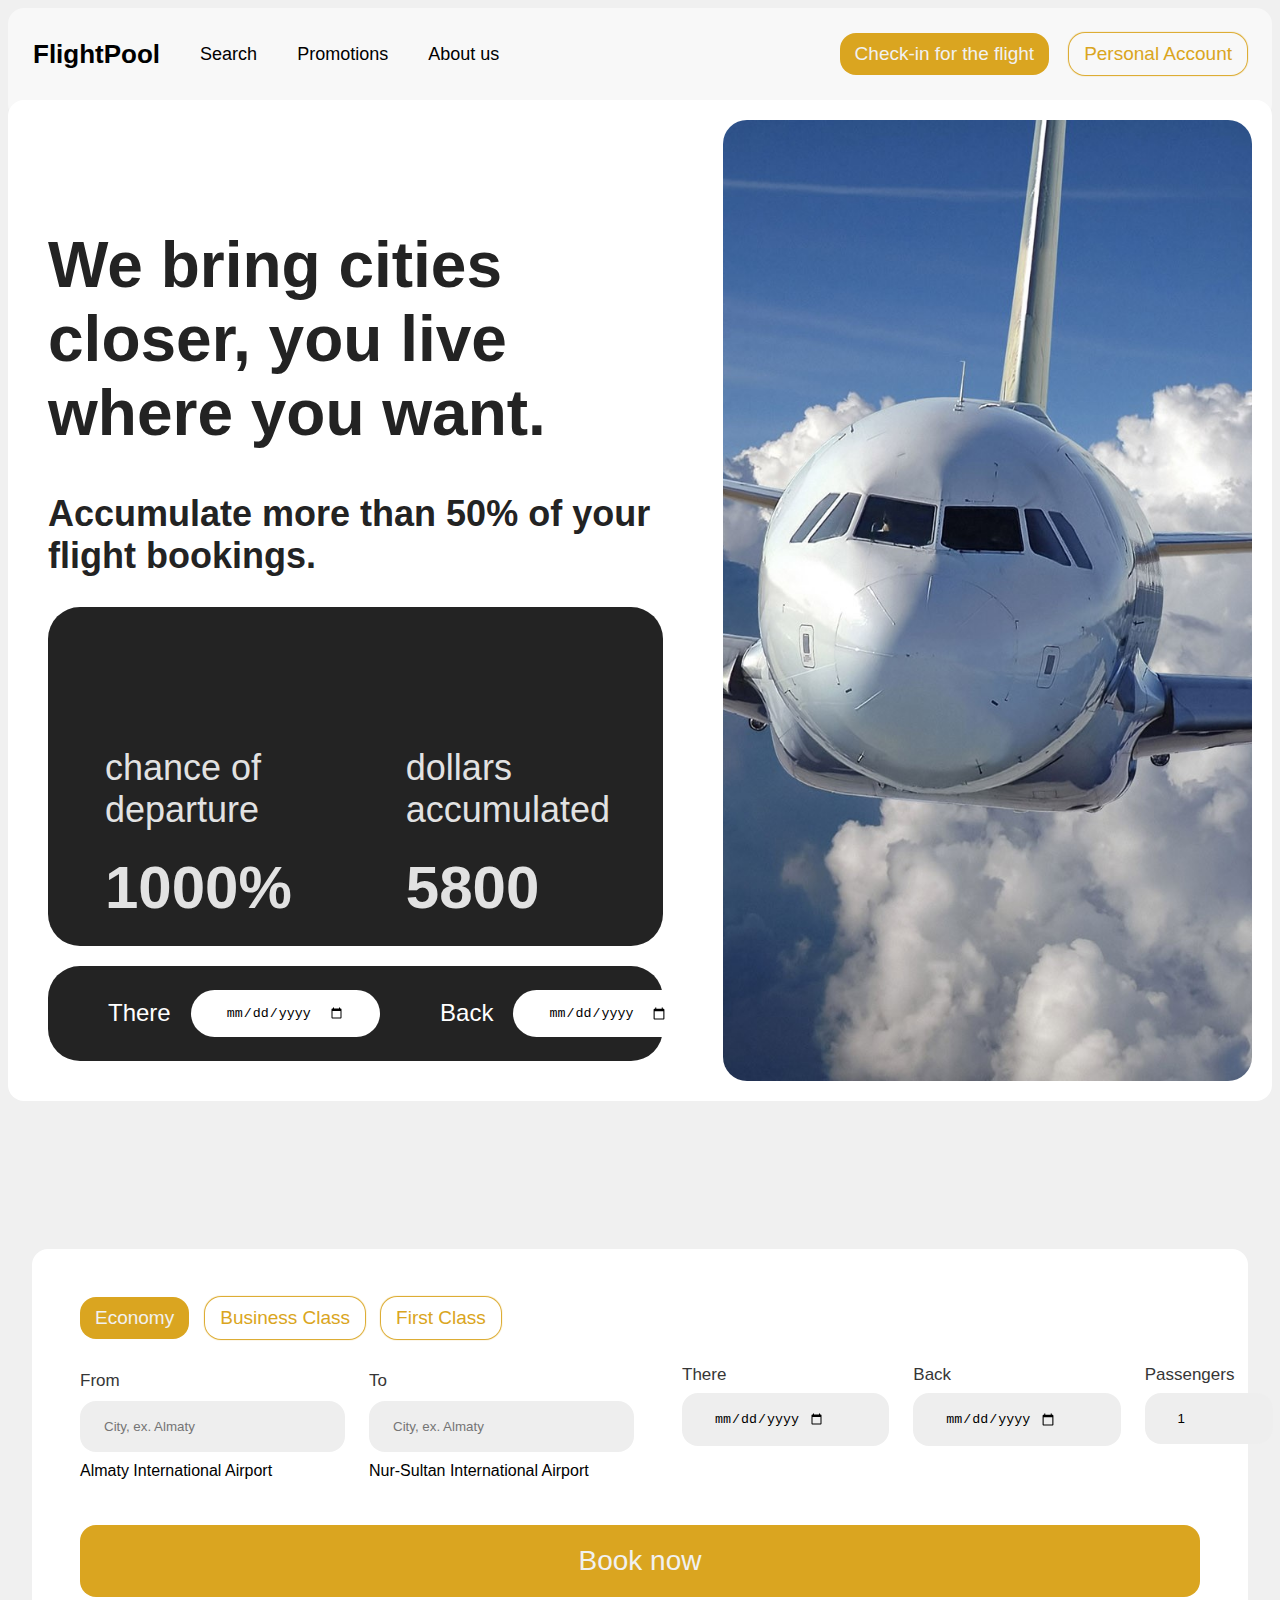
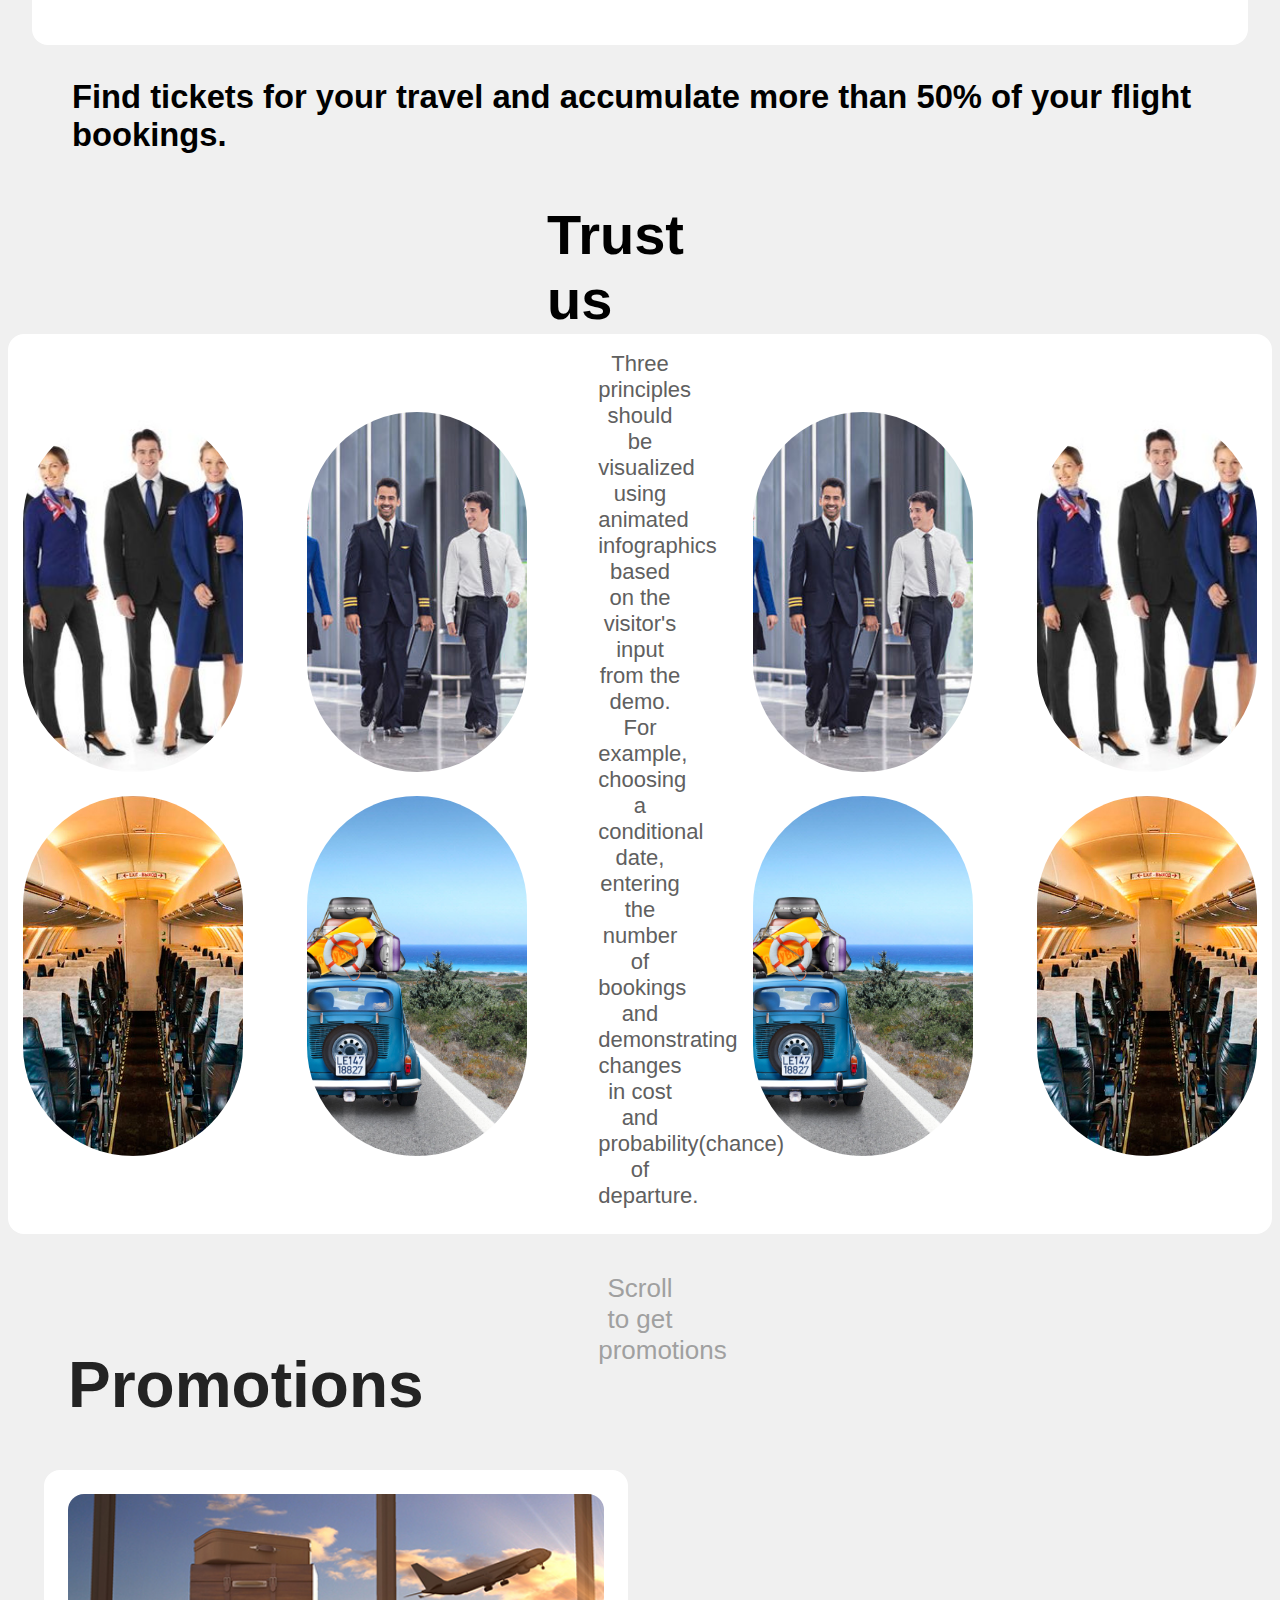
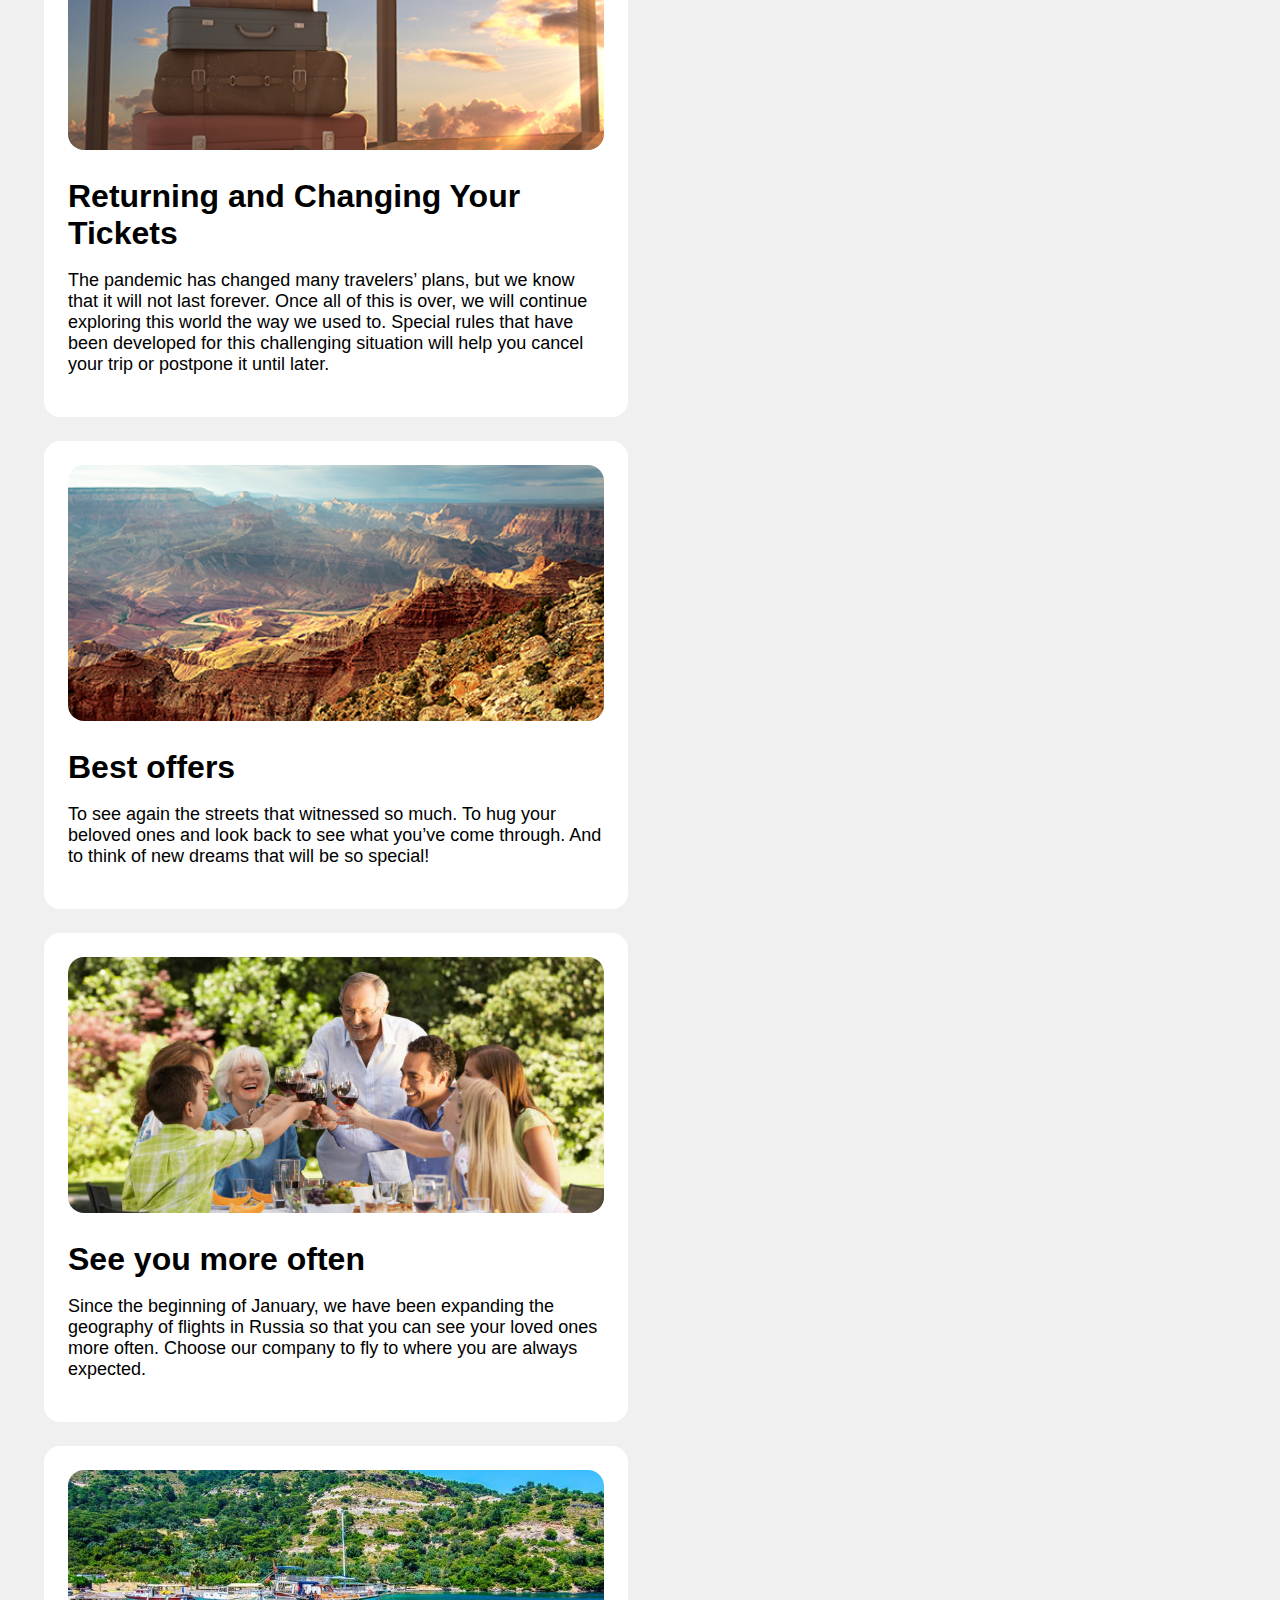
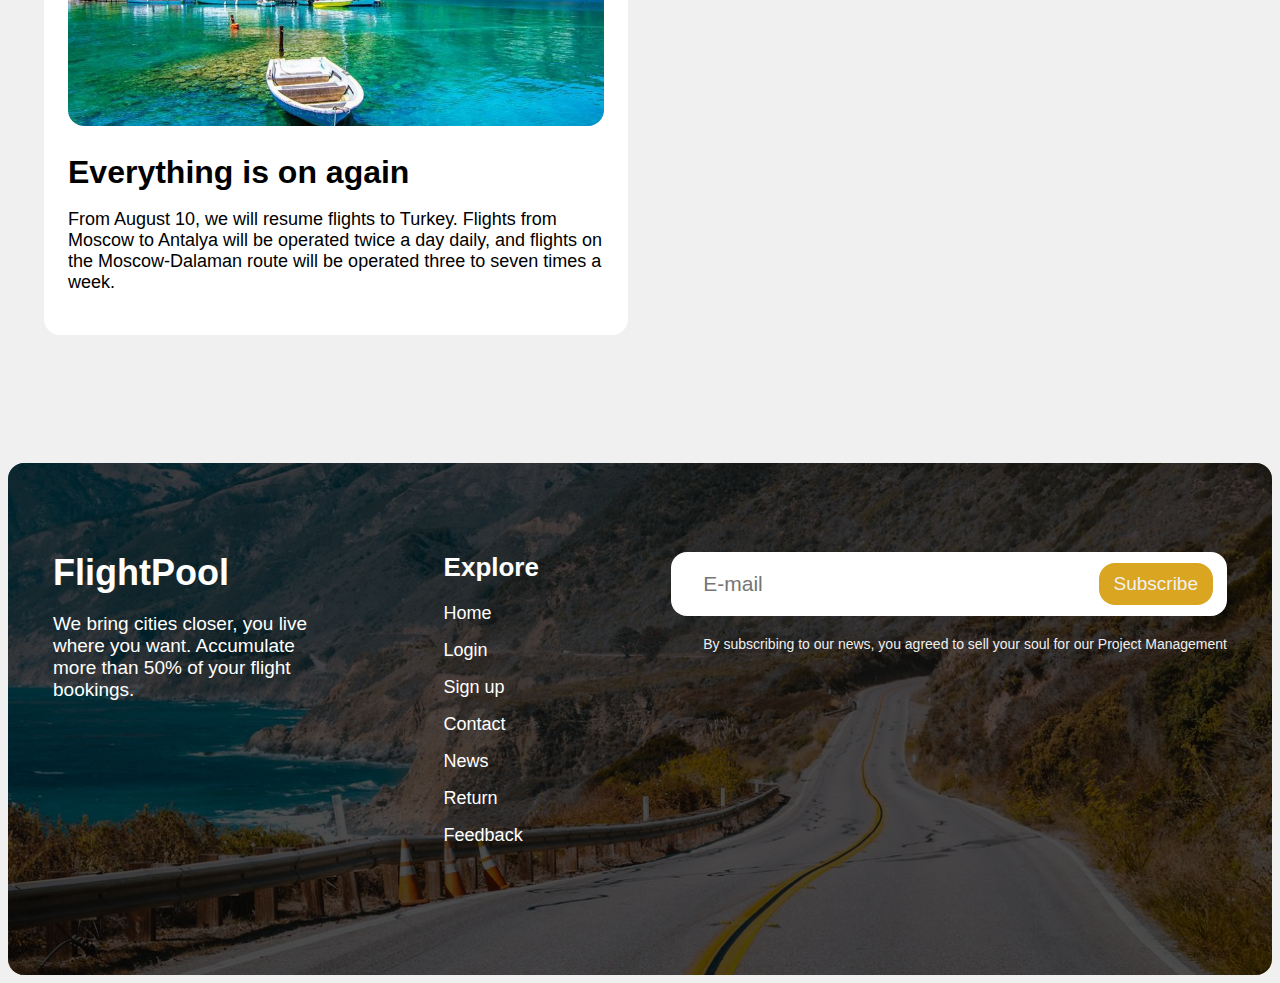
==== index.html @ b632709f "first commit" ====
<!doctype html>
<html lang="en">
<head>
    <meta charset="UTF-8">
    <meta name="viewport"
          content="width=device-width, user-scalable=no, initial-scale=1.0, maximum-scale=1.0, minimum-scale=1.0">
    <meta http-equiv="X-UA-Compatible" content="ie=edge">
    <title>FlightPool</title>

    <link href="./css/style.css" rel="stylesheet" />
</head>
<body>
    <header>
        <div class="container">
            <div class="header__left">
                <div class="header__left--logo">
                    <a href="./index.html" class="test-0-logo">FlightPool</a>
                </div>

                <div class="header__left--menu">
                    <ul>
                        <li>
                            <a href="/search.html" class="test-0-nav-2">Search</a>
                        </li>
                        <li>
                            <a href="#promotions" class="test-0-nav-1">Promotions</a>
                        </li>
                        <li>
                            <a href="#about-us" class="test-0-nav-custom">About us</a>
                        </li>
                    </ul>
                </div>
            </div>

            <div class="header__right">
                <button class="test-0-nav-3 button button-filled">Check-in for the flight</button>
                <button class="test-0-nav-4 button button-outlined">Personal Account</button>
            </div>
        </div>
    </header>

    <section class="accumulation">
        <div class="accumulation__left">
            <h1>We bring cities closer, you live where you want.</h1>
            <h2>Accumulate more than 50% of your flight bookings.</h2>

            <div class="accumulation__demo">
                <div class="accumulation__demo--heading">
                </div>

                <div class="accumulation__demo--blocks">
                    <div class="accumulation__demo--block">
                        <b>chance of departure</b>
                        <span id="accumulation-departure-chance">1000%</span>
                    </div>

                    <div class="accumulation__demo--block">
                        <b>dollars accumulated</b>
                        <span id="accumulation-saved-money">5800</span>
                    </div>
                </div>

                <div class="accumulation__demo--form">
                    <form action="#" id="accumulation-demo-form">
                        <div class="accumulation__demo--form--block">
                            <label for="accumulation-there">There</label>
                            <input type="date" id="accumulation-there" placeholder="Date" class="test-0-fdt">
                        </div>

                        <div class="accumulation__demo--form--block">
                            <label for="accumulation-back">Back</label>
                            <input type="date" id="accumulation-back" placeholder="Date" class="test-0-fdt">
                        </div>
                    </form>
                </div>
            </div>
        </div>

        <div class="accumulation__right">
            <img src="./images/main-bg.jpg" alt="main-bg">
        </div>
    </section>


    <section class="search" id="search">
        <div class="container">

            <div class="search__content">
                <div class="search__container--filter">
                    <button class="button button-filled">Economy</button>
                    <button class="button button-outlined">Business Class</button>
                    <button class="button button-outlined">First Class</button>
                </div>

                <div class="search__container--rows">
                    <div class="search__container--row">
                        <div class="search__container--departure">
                            <div class="search__container--departure--block">
                                <label for="from-city">From</label>
                                <input type="text" id="from-city" class="form-control test-0-fd" placeholder="City, ex. Almaty" />
                                <span>Almaty International Airport</span>
                            </div>

                            <div class="search__container--departure--block">
                                <label for="to-city">To</label>
                                <input type="text" id="to-city" class="form-control test-0-fa" placeholder="City, ex. Almaty" />
                                <span>Nur-Sultan International Airport</span>
                            </div>
                        </div>
                    </div>

                    <div class="search__container--row">
                        <div class="search__container--form">
                            <form action="#" method="post">
                                <div class="search__container--form--block">
                                    <label for="there">There</label>
                                    <input type="date" id="there" placeholder="Date" class="test-0-fdt">
                                </div>

                                <div class="search__container--form--block">
                                    <label for="back">Back</label>
                                    <input type="date" id="back" placeholder="Date" class="test-0-fat">
                                </div>

                                <div class="search__container--form--block">
                                    <label for="passengers">Passengers</label>
                                    <input type="number" id="passengers" value="1" min="1" max="8"
                                           class="form-control test-0-fnp"/>
                                </div>
                            </form>
                        </div>
                    </div>
                </div>

                <a href="/search.html" class="button button-big button-filled test-0-fbs">
                    Book now
                </a>
            </div>

            <div class="search__heading">
                <h3>Find tickets for your travel and accumulate more than 50% of your flight bookings.</h3>
            </div>
        </div>
    </section>

    <section class="trust">
        <div class="container">
            <div class="trust__left">
                <div class="trust__block">
                    <img src="./images/airline-staff-never-fat-British-Airways-711420.jpg" alt="3">
                    <img src="./images/road-trip%20(1).jpg" alt="6">
                </div>

                <div class="trust__block">
                    <img src="./images/1-2.jpg" alt="1">
                    <img src="./images/197152c818f021a2f4db244ec5328487.jpg" alt="2">
                </div>

                <div class="trust__block">
                    <img src="./images/airline-staff-never-fat-British-Airways-711420.jpg" alt="3">
                    <img src="./images/road-trip%20(1).jpg" alt="6">
                </div>
            </div>

            <div class="trust__middle">
                <div class="trust__heading">Trust us</div>

                <div class="trust__content">
                    <div class="trust__content--text">
                        Three principles should be visualized using animated infographics based
                        on the visitor's input from the demo. For example, choosing a conditional date,
                        entering the number of bookings and demonstrating changes in cost
                        and probability(chance) of departure.
                    </div>

                    <div class="trust__content--button">
                        <span>Scroll to get promotions</span>
                    </div>
                </div>
            </div>

            <div class="trust__right">
                <div class="trust__block">
                    <img src="./images/airline-staff-never-fat-British-Airways-711420.jpg" alt="3">
                    <img src="./images/road-trip%20(1).jpg" alt="6">
                </div>

                <div class="trust__block">
                    <img src="./images/1-2.jpg" alt="1">
                    <img src="./images/197152c818f021a2f4db244ec5328487.jpg" alt="2">
                </div>

                <div class="trust__block">
                    <img src="./images/airline-staff-never-fat-British-Airways-711420.jpg" alt="3">
                    <img src="./images/road-trip%20(1).jpg" alt="6">
                </div>
            </div>
        </div>
    </section>

    <section class="promotions">
        <div class="container">
            <div class="promotions__heading">
                <span>Promotions</span>
            </div>

            <div class="promotions__list">
                <div class="promotions__list--card">
                    <img src="./images/promotions/promotion1.jpg" alt="promotion 1">
                    <b>Returning and Changing Your Tickets</b>
                    <p>The pandemic has changed many travelers’ plans, but we know that it will not last forever.
                        Once all of this is over, we will continue exploring this world the way we used to.
                        Special rules that have been developed for this challenging situation will help you cancel your trip
                        or postpone it until later.</p>
                </div>

                <div class="promotions__list--card">
                    <img src="./images/promotions/promotion2.jpg" alt="promotion 2">
                    <b>Best offers</b>
                    <p>To see again the streets that witnessed so much. To hug your beloved ones and look back to see
                        what you’ve come through. And to think of new dreams that will be so special!</p>
                </div>

                <div class="promotions__list--card">
                    <img src="./images/promotions/promotion3.jpg" alt="promotion 3">
                    <b>See you more often</b>
                    <p>Since the beginning of January, we have been expanding the geography of flights in Russia so that you can
                        see your loved ones more often. Choose our company to fly to where you are always expected.</p>
                </div>

                <div class="promotions__list--card">
                    <img src="./images/promotions/promotion4.jpg" alt="promotion 4">
                    <b>Everything is on again</b>
                    <p>From August 10, we will resume flights to Turkey. Flights from Moscow to Antalya will be operated twice
                        a day daily, and flights on the Moscow-Dalaman route will be operated three to seven times a week.</p>
                </div>
            </div>

        </div>
    </section>

    <footer>
        <div class="footer__overlay"></div>

        <div class="container">
            <div class="footer__info">
                <span>FlightPool</span>
                <p>We bring cities closer, you live where you want.
                Accumulate more than 50% of your flight bookings.</p>
            </div>

            <div class="footer__menu">
                <div class="footer__menu--block">
                    <b>Explore</b>

                    <ul>
                        <li>
                            <a href="http://xxxxxx-m1.wsr.ru">Home</a>
                        </li>
                        <li>
                            <a href="http://xxxxxx-m1.wsr.ru/login">Login</a>
                        </li>
                        <li>
                            <a href="http://xxxxxx-m1.wsr.ru/signup">Sign up</a>
                        </li>
                        <li>
                            <a href="http://xxxxxx-m1.wsr.ru/contact">Contact</a>
                        </li>
                        <li>
                            <a href="http://xxxxxx-m1.wsr.ru/news">News</a>
                        </li>
                        <li>
                            <a href="http://xxxxxx-m1.wsr.ru/return">Return</a>
                        </li>
                        <li>
                            <a href="http://xxxxxx-m1.wsr.ru/feedback">Feedback</a>
                        </li>
                    </ul>
                </div>
            </div>

            <div class="footer__subscribe">
                <form action="#" method="post">
                    <div class="subscribe__form--input">
                        <label>
                            <input type="email" placeholder="E-mail" class="form-control" />
                        </label>
                    </div>

                    <button type="submit" class="button-filled button">Subscribe</button>
                </form>

                <span>By subscribing to our news, you agreed to sell your soul for our Project Management</span>
            </div>
        </div>
    </footer>
</body>
</html>
---- css/style.css ----
/* global clear */
*, *::before, *::after {
    box-sizing: border-box;
}

body {
    margin: 8px;
    font-family: Arial;
    font-size: 16px;
    background: #f0f0f0;
}

/* button */

.button {
    padding: 10px 15px;
    /* palette??? wtf??? */
    background: transparent;
    border-radius: 16px;
    box-shadow: 0 0 1px 1px goldenrod;
    border: none;
    font-size: 19px;
    cursor: pointer;
    transition: .4s ease;
    text-decoration: none;
    color: goldenrod;
    display: inline-block;
    text-align: center;
}

.button-filled {
    box-shadow: none;
    background: goldenrod;
    color: #f1f1f1;
}

.button-big {
    font-weight: 500;
    font-size: 28px;
    padding: 20px 45px;
}

.button-outlined:hover {
    box-shadow: none;
}

.button-filled:hover {
    box-shadow: 0 0 1px 1px goldenrod;
}

/* header */

:root {
    --container-width: 100%;
    --common-border-radius: 16px;
}

header .container {
    max-width: var(--container-width);
    display: flex;
    padding: 25px 25px 45px;
    margin: 0 auto;
    justify-content: space-between;
}

header {
    background: #f8f8f8;
    border-radius: var(--common-border-radius);
    margin-bottom: -20px;
}


.header__left--menu ul {
    padding: 0;
    margin: 0;
    display: flex;
    width: 100%;
    gap: 40px;
}

.header__left {
    flex: 1 0 auto;
    align-items: center;
    display: flex;
}

.header__right {
    flex: 1 0 auto;
    justify-content: flex-end;
    display: flex;
    gap: 20px;
}

.header__left--menu ul li {
    list-style: none;
}

.header__left--menu ul li a {
    font-size: 18px;
    color: #000;
    text-decoration: none;
}

.header__left--menu ul li:hover a {
    text-decoration: underline;
}

.header__left--logo a {
    font-size: 26px;
    font-weight: bold;
    text-decoration: none;
    color: #000;
    transition: color .4s ease-in-out;
}

.header__left--logo a:hover {
    color: #666;
}

.header__left {
    display: flex;
}

.header__left--logo {
    margin-right: 40px;
}

/* accumulation */

.accumulation {
    background-size: cover;
    min-height: calc(100vh - 116px);
    display: flex;
    border-radius: var(--common-border-radius);
    position: relative;
    background: #fff;
    justify-content: space-between;
}

.accumulation__left {
    margin-top: 45px;
}

.accumulation__left h1 {
    color: #232323;
    font-size: 64px;
}

.accumulation__left h2 {
    color: #232323;
    font-size: 36px;
}

.accumulation__demo--heading {
    text-align: center;
    color: #fff;
}

.accumulation__demo--blocks {
    border-radius: 32px;
    background: #232323;
    color: #e2e2e2;
    display: flex;
    padding: 140px 0 0;
}

.accumulation__demo--block span {
    font-size: 60px;
    color: inherit;
    line-height: normal;
    font-weight: bold;
    /* letter-spacing: 0.055em; */
}

.accumulation__demo--block {
    display: flex;
    flex-direction: column;
    /* text-align: center; */
    padding: 0 57px 24px;
    gap: 22px;
}

.accumulation__demo--block b {
    color: inherit;
    font-size: 36px;
    max-width: 180px;
    font-weight: lighter;
}

.accumulation__demo--form {
    padding: 24px 60px;
    background: #232323;
    border-radius: 32px;
    margin-top: 20px;
}

.accumulation__demo--form form {
    display: flex;
    gap: 60px;
}

.accumulation__demo--form--block {
    display: flex;
    align-items: center;
    gap: 20px;
}

.accumulation__demo--form--block label {
    font-size: 24px;
    color: #fff;
}

.accumulation__demo--form--block input {
    padding: 15px 35px;
    border-radius: 48px;
    border: none;
}
.accumulation__right {
    padding: 20px;
    width: 45%;
}

.accumulation__right img {
    width: 100%;
    height: 100%;
    border-radius: 24px;
    object-fit: cover;
}

.accumulation__left {
    padding: 40px;
    width: 55%;
}

/* search */

.search .container {
    padding: 0 24px;
    margin: 0 auto;
    display: flex;
    flex-direction: column;
    max-width: 1430px;
}

.search__content {
    border-radius: var(--common-border-radius);
    padding: 48px;
    background: #fff;
    justify-content: center;
    display: flex;
    flex-direction: column;
}

.search__container--filter {
    margin-bottom: 32px;
    display: flex;
    gap: 16px;
}

.search__container--rows {
    display: flex;
    gap: 48px;
    margin-bottom: 45px;
    justify-content: space-between;
}

.search__container--departure {
    display: flex;
    align-items: center;
    gap: 24px;
}

.search__container--departure--block {
    display: flex;
    flex-direction: column;
}

.search__container--departure--block label {
    color: #363636;
    font-size: 17px;
    margin-bottom: 10px;
}

.search__container--departure--block input {
    padding: 18px 64px 18px 24px;
    border-radius: 16px;
    border: none;
    background: #eeeeee;
}

.search__container--departure--block span {
    font-size: 16px;
    white-space: nowrap;
    margin-top: 10px;
}

.search {
    padding: 148px 0;
    border-radius: var(--common-border-radius);
}

.search__button {
    margin: -16px auto 0px;
}

.search__container--form form {
    display: flex;
    gap: 24px;
    height: 100%;
    align-items: center;
    justify-content: space-between;
}

.search__container--form--block {
    display: flex;
    flex-direction: column;
    border-radius: 32px;
    height: 100%;
    /* align-items: center; */
    gap: 8px;
}

.search__container--form--block label {
    color: #363636;
    font-size: 17px;
}


.search__container--form--block input {
    padding: 18px 64px 18px 24px;
    border-radius: 16px;
    border: none;
    background: #eee;
    text-align: center;
}


.search__container--row {
    align-items: center;
    display: flex;
    /* height: 100%; */
    flex: 0 1 auto;
    justify-content: center;
}

.search__container--form {
    height: 100%;
    flex: 0 1 auto;
    align-items: center;
    display: flex;
    justify-content: center;
    margin-top: -12px;
}


.search__heading {
    padding: 0 40px;
    font-size: 28px;
}


/* trust */

.trust {
    background: #fff;
    border-radius: var(--common-border-radius);
    height: 100vh;
}

.trust .container {
    /* max-width: 1600px; */
    margin: 0 auto;
    display: flex;
    flex-direction: row;
    align-items: center;
    justify-content: center;
    height: 100%;
}

.trust__heading {
    font-size: 56px;
    font-weight: bold;
    margin-bottom: 19px;
}

.trust__content {
    width: 45%;
    text-align: center;
}

.trust__content--text {
    font-size: 22px;
    color: #606060;
}

.trust__content--button {
    margin-top: 64px;
}

.trust__content--button span {
    font-size: 26px;
    color: #a0a0a0;
}

.trust__block img {
    width: 220px;
    height: 360px;
    border-radius: 128px;
    object-fit: cover;
    margin: 0 20px;
}

.trust__block {
    /* flex: 1 0 auto; */
    gap: 24px;
    display: flex;
    flex-direction: column;
    margin: 0 0px;
}

.trust__middle {
    justify-content: center;
    display: flex;
    flex-direction: column;
    align-items: center;
}

.trust__left {
    display: flex;
    gap: 24px;
    margin-left: -10vw;
}

.trust__right {
    display: flex;
    gap: 24px;
    margin-right: -10vw;
}

/* promotions */

.promotions__heading span {
    white-space: nowrap;
    font-size: 64px;
    color: #232323;
    font-weight: bold;
}

.promotions__heading {
    margin: 50px 24px 32px;
}

.promotions {
    padding: 64px 36px 128px;
}

.promotions__list {
    display: flex;
    flex-wrap: wrap;
    margin-top: 48px;
    gap: 24px;
}

.promotions__list--card {
    background: #fff;
    padding: 24px;
    border-radius: var(--common-border-radius);
    width: 49%;
}

.promotions__list--card img {
    width: 100%;
    height: 256px;
    border-radius: var(--common-border-radius);
    object-fit: cover;
    margin-bottom: 24px;
}

.promotions__list--card b {
    font-size: 32px;
}


.promotions__list--card p {
    font-size: 18px;
}

.promotions .container {
    max-width: 1600px;
    margin: 0 auto;
}

/* subscribe */

.subscribe {
    padding: 0 36px;
}

.subscribe__form form {
    display: flex;
    width: 100%;
    gap: 24px;
}

.subscribe__form--input {
    width: 100%;
}

.subscribe__form--label {
    width: 100%;
}

.subscribe__form--input input {
    width: 100%;
    padding: 20px 32px;
    border: none;
    border-radius: var(--common-border-radius);
    font-size: 21px;
}

.subscribe__hint {
    margin-top: 15px;
    padding-left: 28px;
    font-size: 17px;
    color: rgba(0, 0, 0, .5);
}

.subscribe__heading {
    padding-left: 28px;
    font-size: 26px;
    font-weight: bold;
    margin-bottom: 24px;
}

.subscribe .container {
    max-width: 1330px;
    margin: 0 auto;
}

/* footer */

footer {
    border-radius: var(--common-border-radius);
    background: url('../images/im-196106.jpeg') no-repeat center;
    background-size: cover;
    padding: 64px 0;
    position: relative;
}

.footer__overlay {
    position: absolute;
    top: 0;
    left: 0;
    right: 0;
    bottom: 0;
    background: rgba(0, 0, 0, .7);
    z-index: 0;
    width: 100%;
    height: 100%;
    border-radius: var(--common-border-radius);
}

footer .container {
    display: flex;
    flex-direction: row;
    margin: 0 auto;
    padding: 25px 45px 45px;
    position: relative;
}

.footer__info {
    width: 22%;
}

.footer__menu {
    flex: 1;
    justify-content: center;
    align-items: center;
    display: flex;
}

.footer__info span {
    color: #fff;
    font-size: 36px;
    font-weight: bold;
}

.footer__info p {
    font-size: 19px;
    color: #fff;
}

.footer__menu--block b {
    font-size: 26px;
    color: #fff;
}

.footer__menu--block ul {
    padding: 0;
    margin: 20px 0;
}

.footer__menu--block ul li {
    list-style: none;
}

.footer__menu--block ul li:not(:last-child) {
    margin-bottom: 16px;
}

.footer__menu--block ul li a {
    color: #fff;
    text-decoration: none;
    font-size: 18px;
}

.footer__subscribe form {
    position: relative;
}

.footer__subscribe form button {
    position: absolute;
    top: 11px;
    right: 14px;
}

.footer__subscribe span {
    margin-top: 20px;
    display: block;
    color: #eee;
    font-size: 14px;
    margin-left: 32px;
}

.footer__menu--block ul li a:hover {
    text-decoration: underline;
}
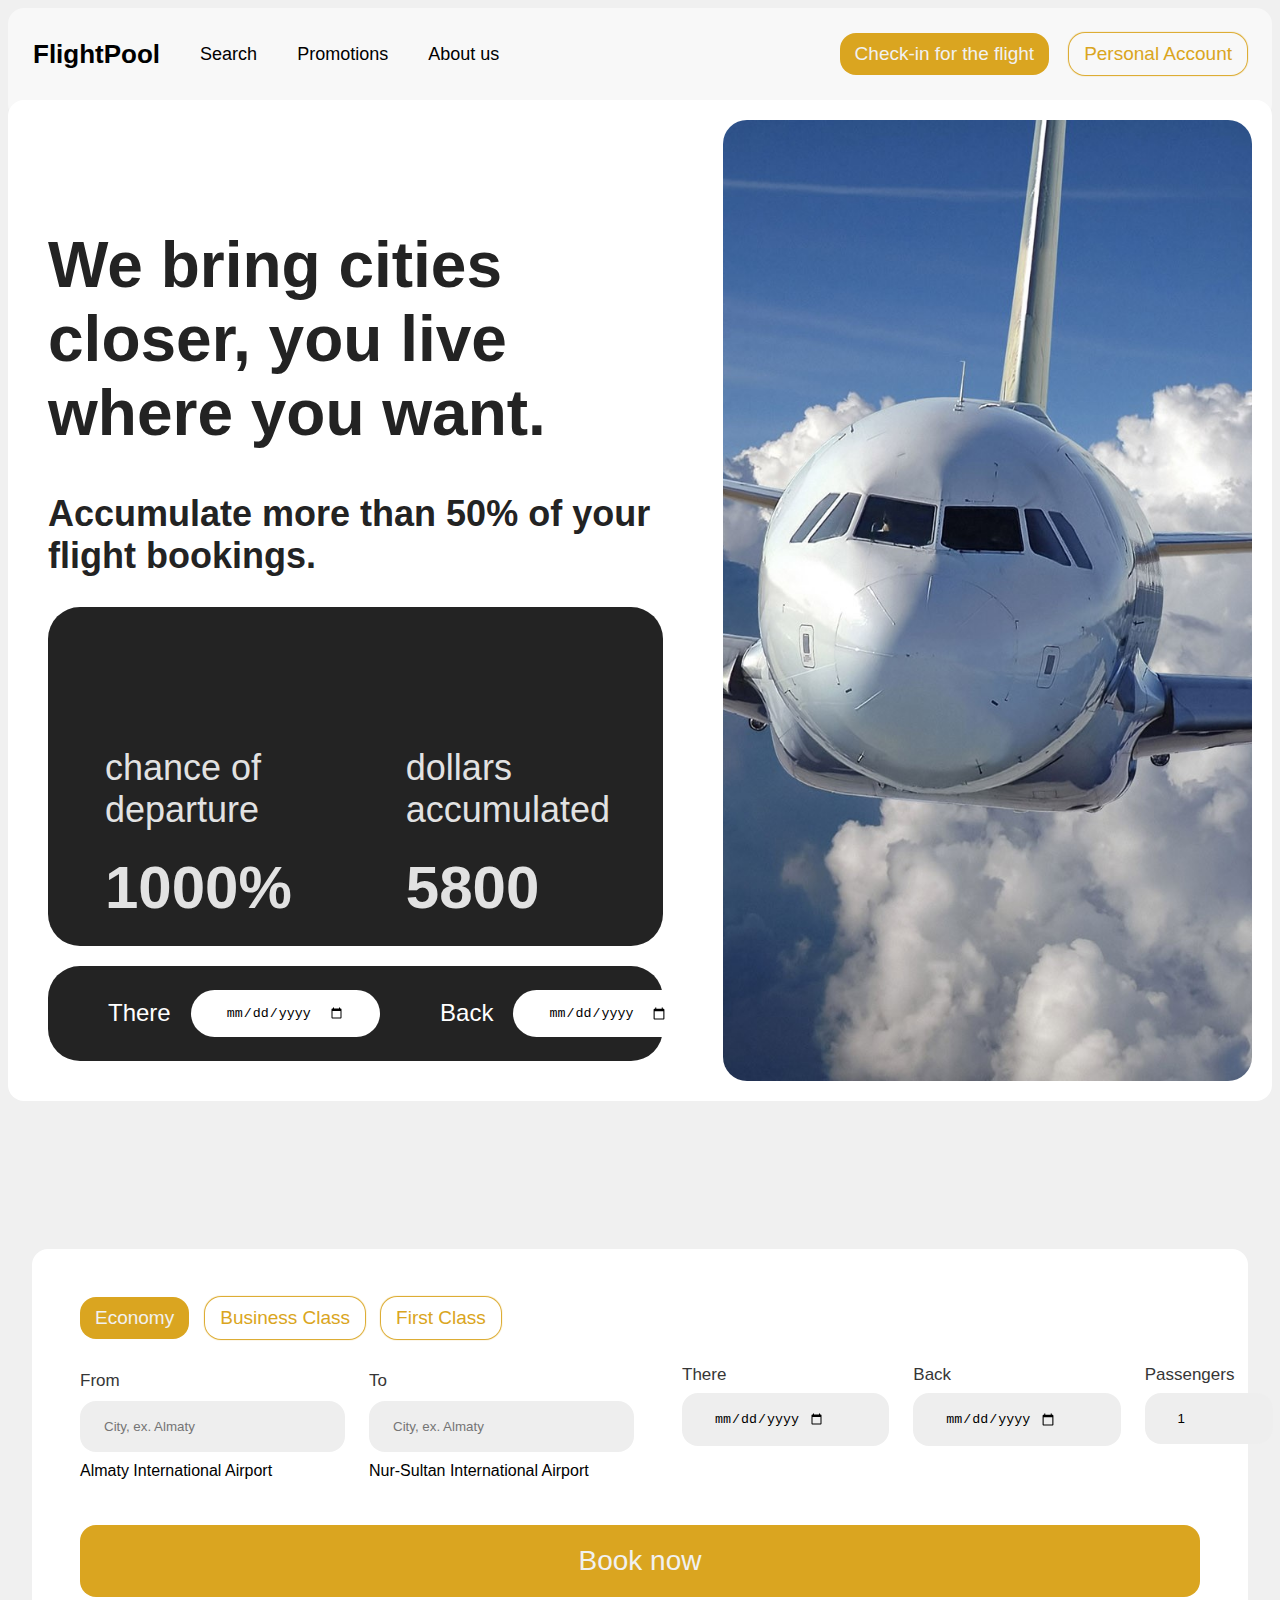
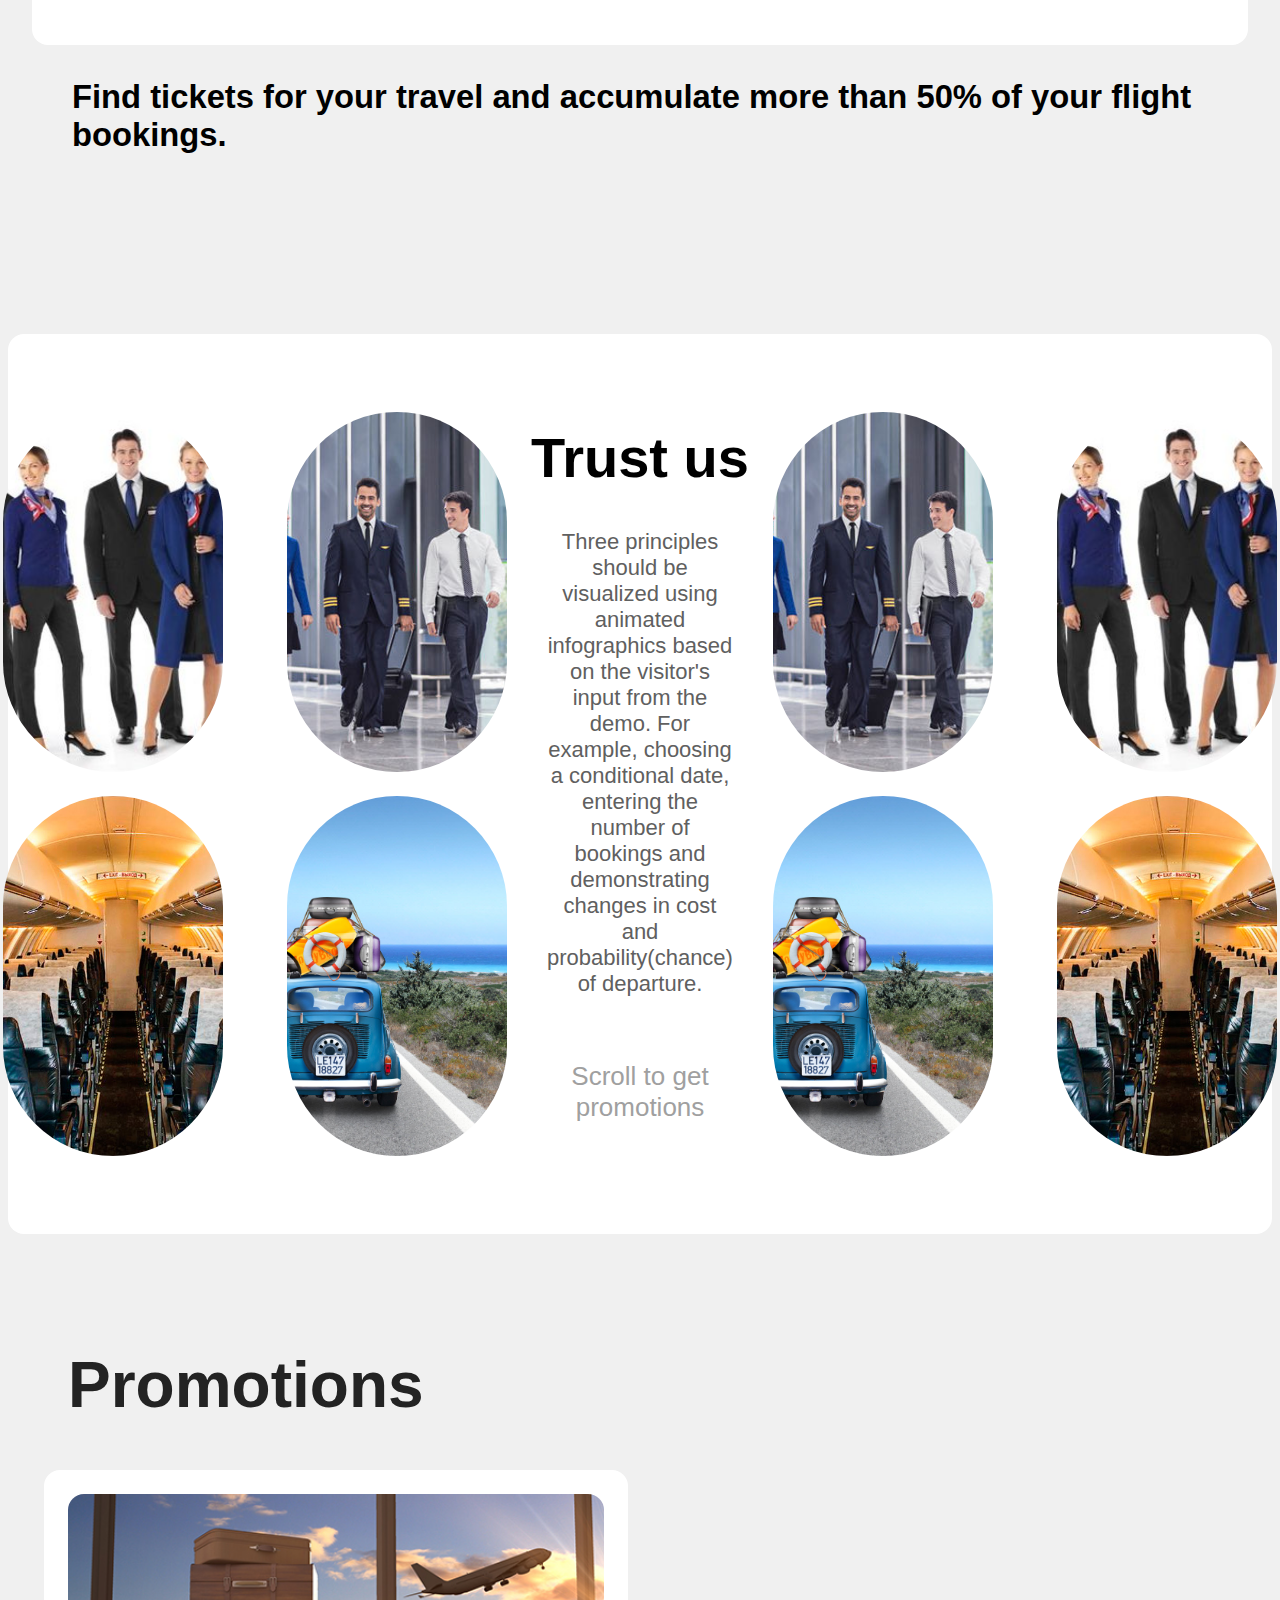
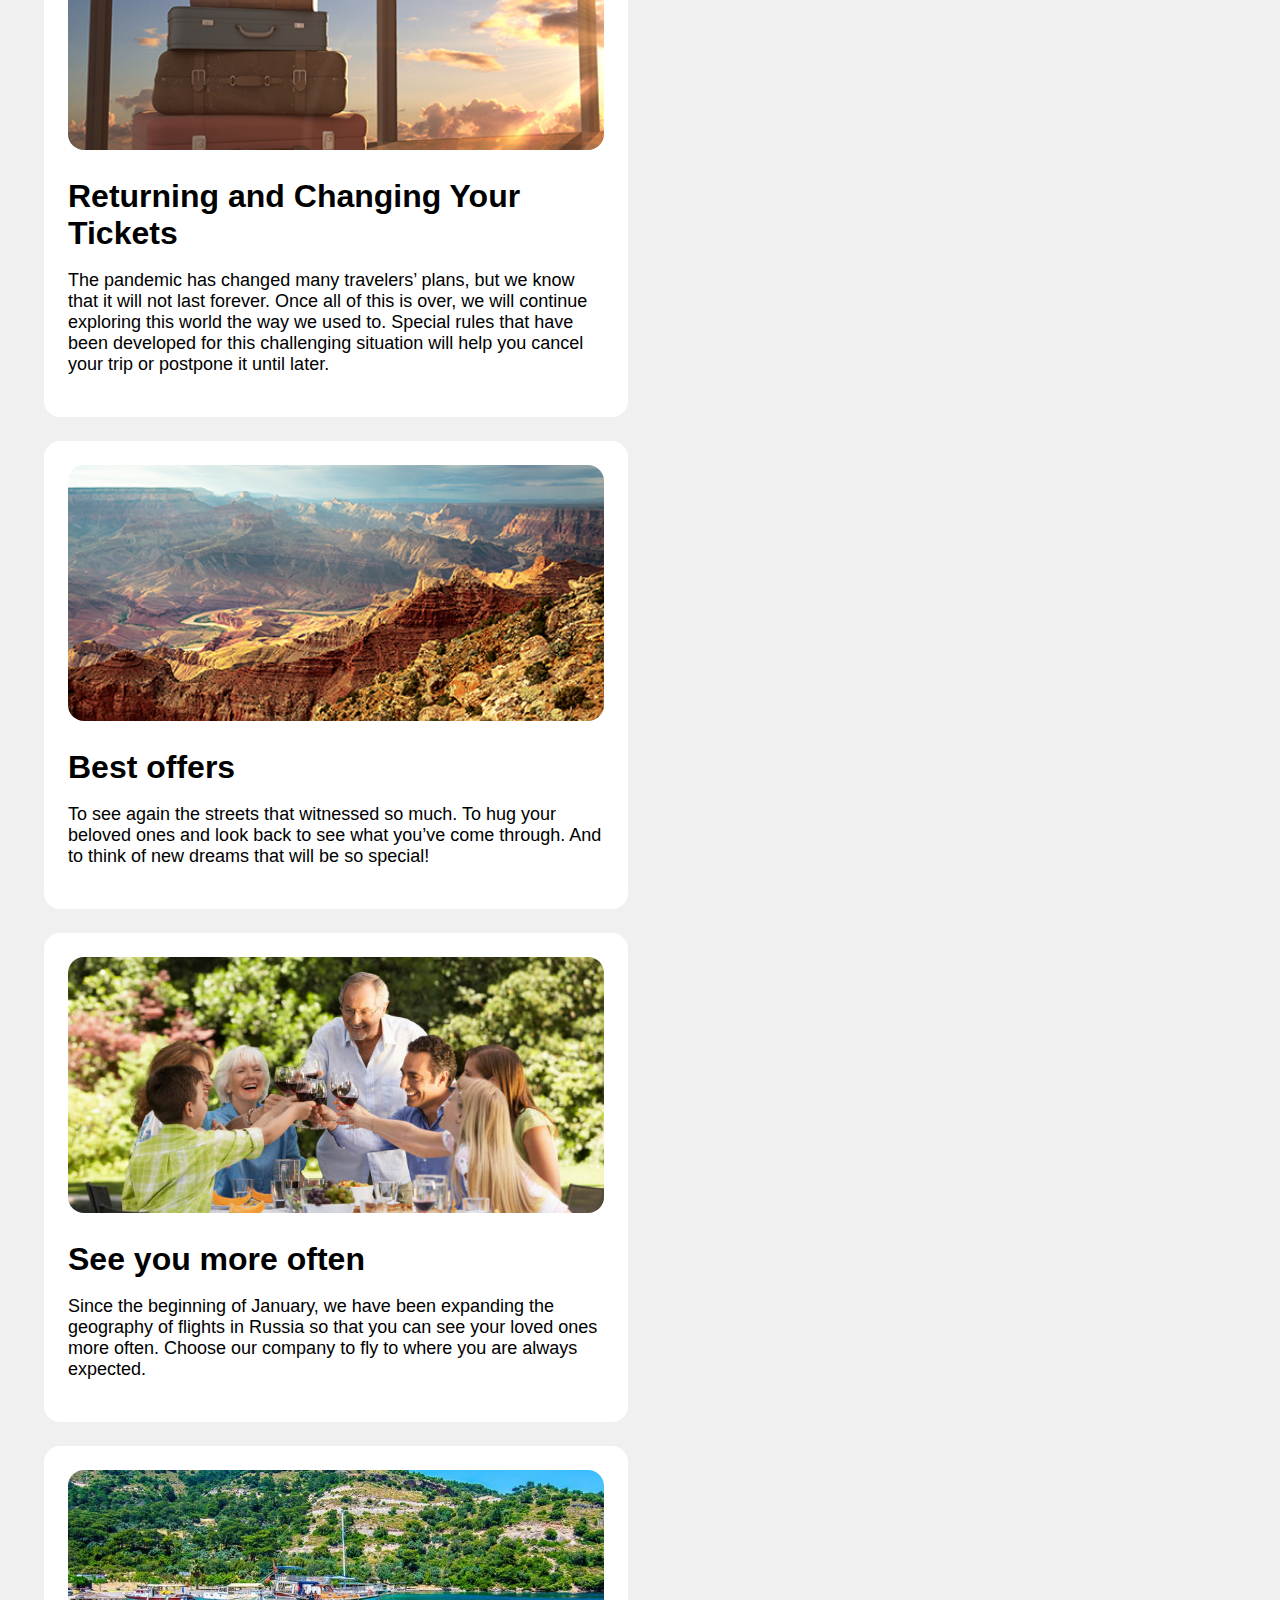
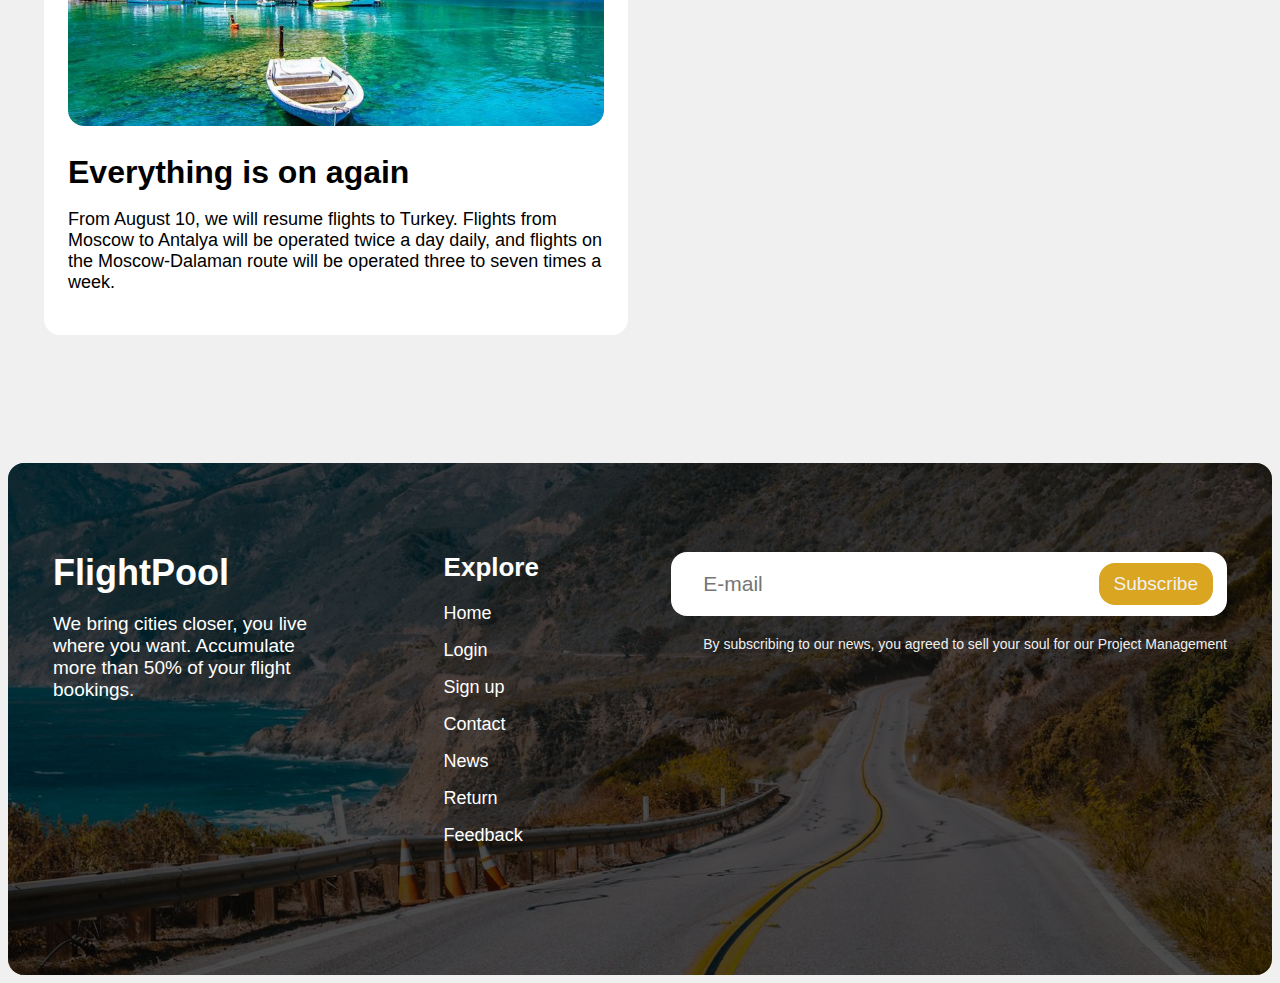
==== commit 48b6842c: "feature: add seats page, search page, login and register page" ====
--- a/index.html
+++ b/index.html
@@ -33,8 +33,8 @@
             </div>
 
             <div class="header__right">
-                <button class="test-0-nav-3 button button-filled">Check-in for the flight</button>
-                <button class="test-0-nav-4 button button-outlined">Personal Account</button>
+                <a href="/booking.html" class="test-0-nav-3 button button-filled">Check-in for the flight</a>
+                <a href="/login.html" class="test-0-nav-4 button button-outlined">Personal Account</a>
             </div>
         </div>
     </header>
@@ -143,7 +143,7 @@
         </div>
     </section>
 
-    <section class="trust">
+    <section class="trust" id="about-us">
         <div class="container">
             <div class="trust__left">
                 <div class="trust__block">
@@ -198,7 +198,7 @@
         </div>
     </section>
 
-    <section class="promotions">
+    <section class="promotions" id="promotions">
         <div class="container">
             <div class="promotions__heading">
                 <span>Promotions</span>
--- a/css/style.css
+++ b/css/style.css
@@ -8,6 +8,20 @@
     font-family: Arial;
     font-size: 16px;
     background: #f0f0f0;
+}
+
+.red-dot {
+    color: red;
+}
+
+/* second page styles */
+
+body.second-page header {
+    margin-bottom: 0;
+}
+
+body.second-page header .container {
+    padding-bottom: 25px;
 }
 
 /* button */
@@ -384,8 +398,8 @@
 }
 
 .trust__content {
-    width: 45%;
     text-align: center;
+    padding: 20px;
 }
 
 .trust__content--text {
@@ -564,6 +578,7 @@
     display: flex;
     flex-direction: row;
     margin: 0 auto;
+    max-width: 1920px;
     padding: 25px 45px 45px;
     position: relative;
 }
@@ -635,3 +650,364 @@
 .footer__menu--block ul li a:hover {
     text-decoration: underline;
 }
+
+/* search second page */
+
+.search-second-page {
+    padding: 50px;
+}
+
+.search-second-page .container {
+    max-width: 88%;
+}
+
+.search-list .container {
+    max-width: 1240px;
+    margin: 0 auto;
+    display: flex;
+
+    flex-direction: column;
+    gap: 36px;
+}
+
+.search-list {
+    padding-bottom: 64px;
+}
+
+.search-list__card {
+    background: #fff;
+    padding: 48px;
+    display: flex;
+    border-radius: var(--common-border-radius);
+    gap: 48px;
+}
+
+.search-list__card--left {
+    display: flex;
+    flex-direction: column;
+    text-align: center;
+    flex: 1 0 auto;
+    justify-content: center;
+    gap: 15px;
+}
+
+.search-list__card--left b {
+    font-size: 47px;
+}
+
+.search-list__card--title {
+    display: flex;
+    flex-direction: column;
+    gap: 7px;
+}
+
+.search-list__card--row {
+    display: flex;
+    margin-top: 36px;
+    width: 100%;
+    justify-content: space-between;
+}
+
+.search-list__card--row--block {
+    display: flex;
+    flex-direction: column;
+}
+
+.search-list__card--row--block span {
+    font-size: 18px;
+}
+
+.search-list__card--row--block b {
+    font-size: 59px;
+}
+
+.search-list__card--right {
+    width: 100%;
+}
+
+.search-list__card--row--block small {
+    font-size: 19px;
+}
+
+.search-list__card--probability {
+    width: 100%;
+    background: red;
+    height: 24px;
+    border-radius: 128px;
+}
+
+.search-list__card--probability.probability-orange {
+    background: radial-gradient(circle at 10% 20%, rgb(251, 221, 19) 0.1%, rgb(255, 153, 1) 90%);
+}
+
+.search-list__card--probability.probability-red {
+    background: radial-gradient(circle at 10% 20%, rgb(221, 49, 49) 0%, rgb(119, 0, 0) 90%);
+}
+
+.search-list__card--probability.probability-green {
+    background: linear-gradient(to right, rgb(182, 244, 146), rgb(51, 139, 147));
+}
+
+.search-list__card--footer {
+    display: flex;
+    flex-direction: column;
+    margin-top: 45px;
+    gap: 10px;
+    width: 100%;
+    justify-content: center;
+}
+
+.search-list__card--footer--percentage {
+    width: 100%;
+    display: flex;
+    gap: 16px;
+}
+
+/* login page */
+
+.login-page .container {
+    display: flex;
+    height: 100%;
+}
+
+.login-page {
+    background: #fff;
+    height: 95vh;
+    border-radius: var(--common-border-radius);
+    max-width: 1700px;
+    margin: auto;
+    margin-top: 30px;
+}
+
+.login-page__right {
+    width: 40%;
+    height: 100%;
+    border-radius: var(--common-border-radius);
+}
+
+.login-page__right img {
+    width: 100%;
+    height: 100%;
+    object-fit: cover;
+    border-radius: var(--common-border-radius);
+}
+
+.login-page__left {
+    width: 60%;
+    /* padding: 180px; */
+    justify-content: center;
+    align-items: center;
+    display: flex;
+    flex-direction: column;
+}
+
+.login-page__heading h1 {
+    font-size: 48px;
+    margin-bottom: 15px;
+    margin-top: 0;
+}
+
+.login-page__heading span {
+    font-size: 24px;
+}
+
+.login-page__heading {
+    text-align: left;
+}
+
+.login-page__form {
+    margin-top: 64px;
+    width: 60%;
+}
+
+.form-group {
+    display: flex;
+    flex-direction: column;
+    gap: 8px;
+}
+
+.login-page__form form {
+    display: flex;
+    flex-direction: column;
+    gap: 24px;
+}
+
+.form-group input {
+    border: 1px solid #d8d8d8;
+    padding: 16px;
+    border-radius: 32px;
+}
+
+.login-page__register {
+    text-align: center;
+}
+
+.login-page__register a {
+    color: #000;
+}
+
+/* register page */
+
+.register-page .container {
+    display: flex;
+    height: 100%;
+}
+
+.register-page {
+    background: #fff;
+    height: 95vh;
+    border-radius: var(--common-border-radius);
+    max-width: 1700px;
+    margin: auto;
+    margin-top: 30px;
+}
+
+.register-page__right {
+    width: 40%;
+    height: 100%;
+    border-radius: var(--common-border-radius);
+}
+
+.register-page__right img {
+    width: 100%;
+    height: 100%;
+    object-fit: cover;
+    border-radius: var(--common-border-radius);
+}
+
+.register-page__left {
+    width: 60%;
+    /* padding: 180px; */
+    justify-content: center;
+    align-items: center;
+    display: flex;
+    flex-direction: column;
+}
+
+.register-page__heading {
+    text-align: left;
+}
+
+.register-page__heading h1 {
+    font-size: 48px;
+    margin-bottom: 15px;
+    margin-top: 0;
+}
+
+.register-page__heading span {
+    font-size: 24px;
+}
+
+.register-page__form {
+    margin-top: 64px;
+    width: 50%;
+}
+
+.form-group {
+    display: flex;
+    flex-direction: column;
+    gap: 8px;
+}
+
+.register-page__form form {
+    display: flex;
+    flex-direction: column;
+    gap: 24px;
+}
+
+.form-group input {
+    border: 1px solid #d8d8d8;
+    padding: 16px;
+    border-radius: 32px;
+}
+
+.register-page__register {
+    text-align: center;
+}
+
+.register-page__register a {
+    color: #000;
+}
+
+/* seats info */
+
+.aircraft-info {
+    background: #fff;
+    margin: 64px;
+    border-radius: var(--common-border-radius);
+}
+
+.aircraft-info .container {
+    display: flex;
+    padding: 48px;
+}
+
+.aircraft-info__left svg {
+    width: 100%;
+    height: 100%;
+}
+
+.aircraft-info__left {
+    width: 20%;
+    transform: rotate(-25deg);
+}
+
+.aircraft-info__right {
+    display: flex;
+    flex-direction: column;
+    justify-content: center;
+}
+
+.aircraft-info__right h3 {
+    margin-bottom: 0px;
+    font-size: 33px;
+    margin-top: 0px;
+}
+
+.aircraft-info__right h3 {}
+
+.aircraft-info__right p {
+    font-size: 18px;
+}
+
+.seats {
+    max-width: 600px;
+    margin: 0 auto;
+    background: goldenrod;
+    margin-bottom: 120px;
+    border-radius: var(--common-border-radius);
+}
+
+.seats__row {
+    display: flex;
+    justify-content: space-between;
+}
+
+.seats .container {
+    display: flex;
+    flex-direction: column;
+    justify-content: center;
+    padding: 64px;
+    gap: 16px;
+}
+
+.seats__item {
+    width: 64px;
+    height: 64px;
+    background: #fff;
+    border: none;
+    transition: opacity .4s ease;
+    cursor: pointer;
+    color: #232323;
+    font-size: 24px;
+    border-radius: calc(var(--common-border-radius)*2);
+}
+
+.seats__row--left, .seats__row--right {
+    gap: 16px;
+    display: flex;
+}
+
+.seats__item:hover {
+    opacity: .6;
+}
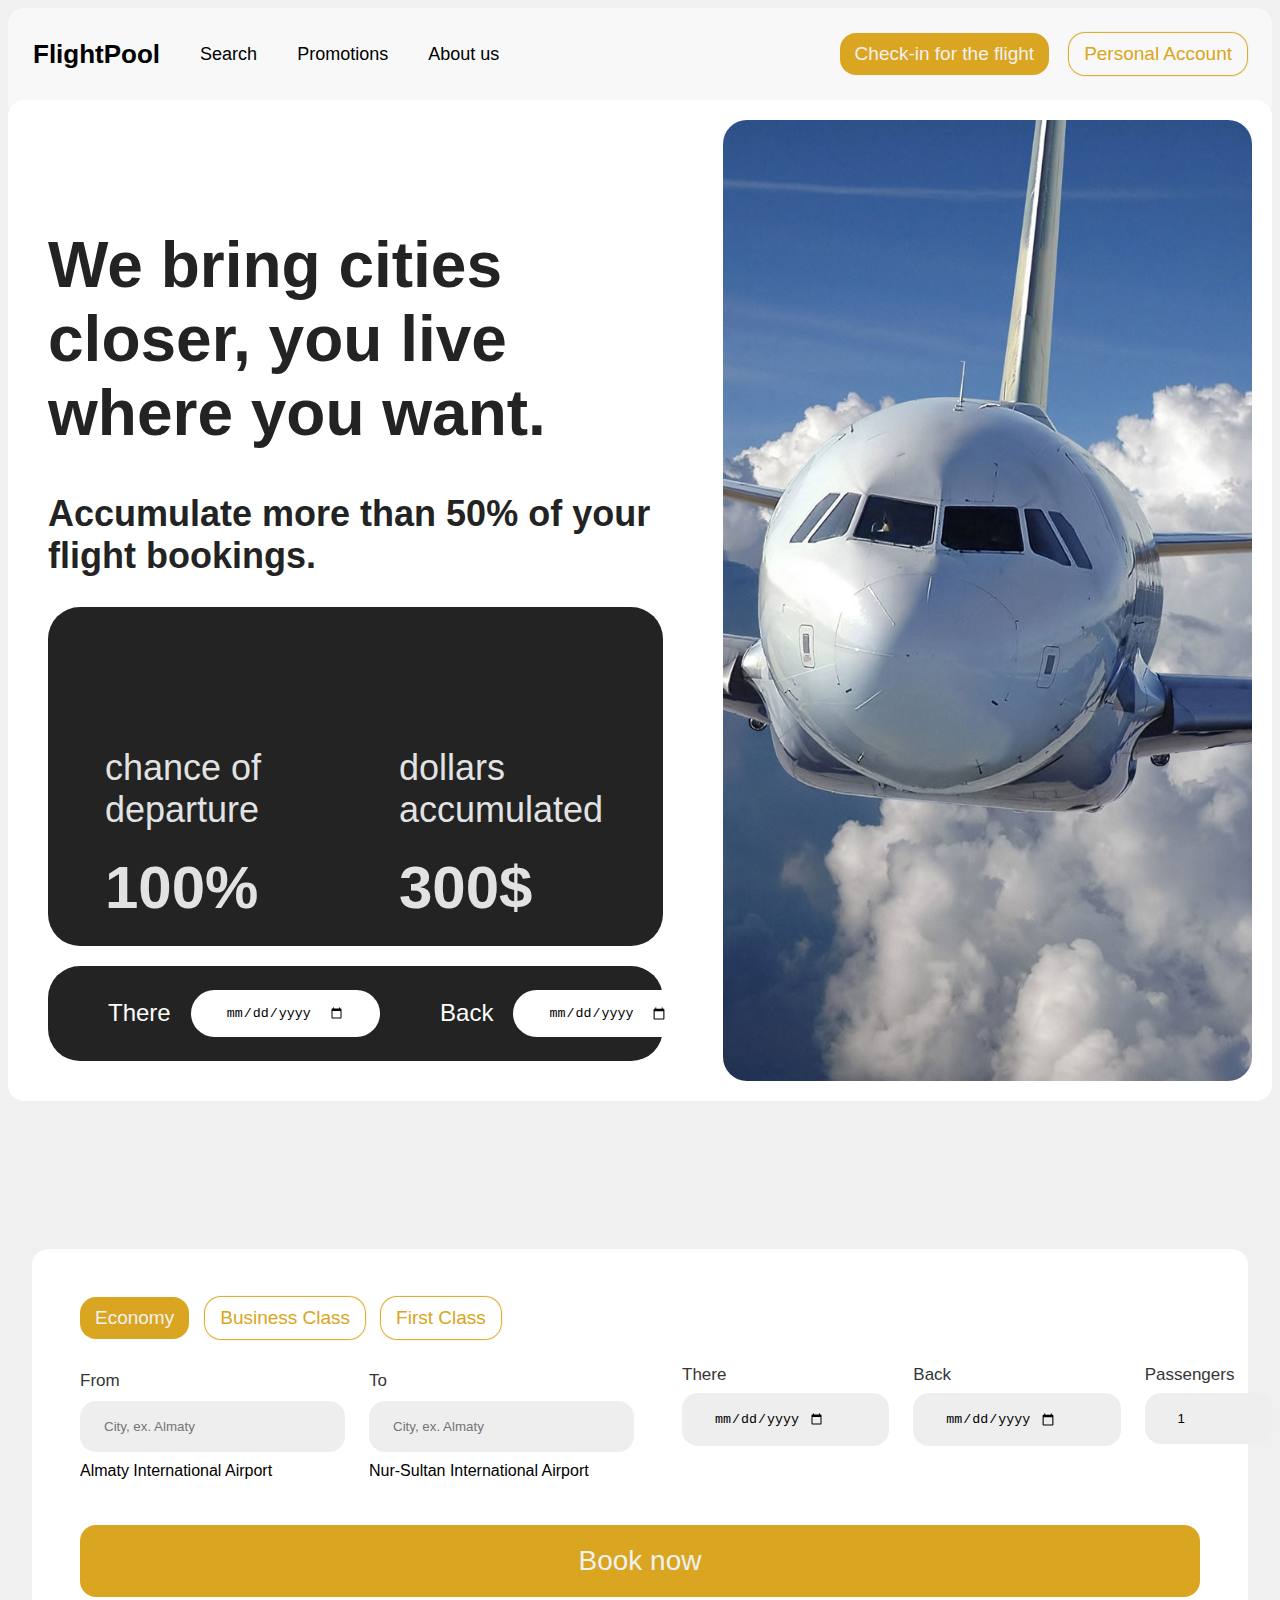
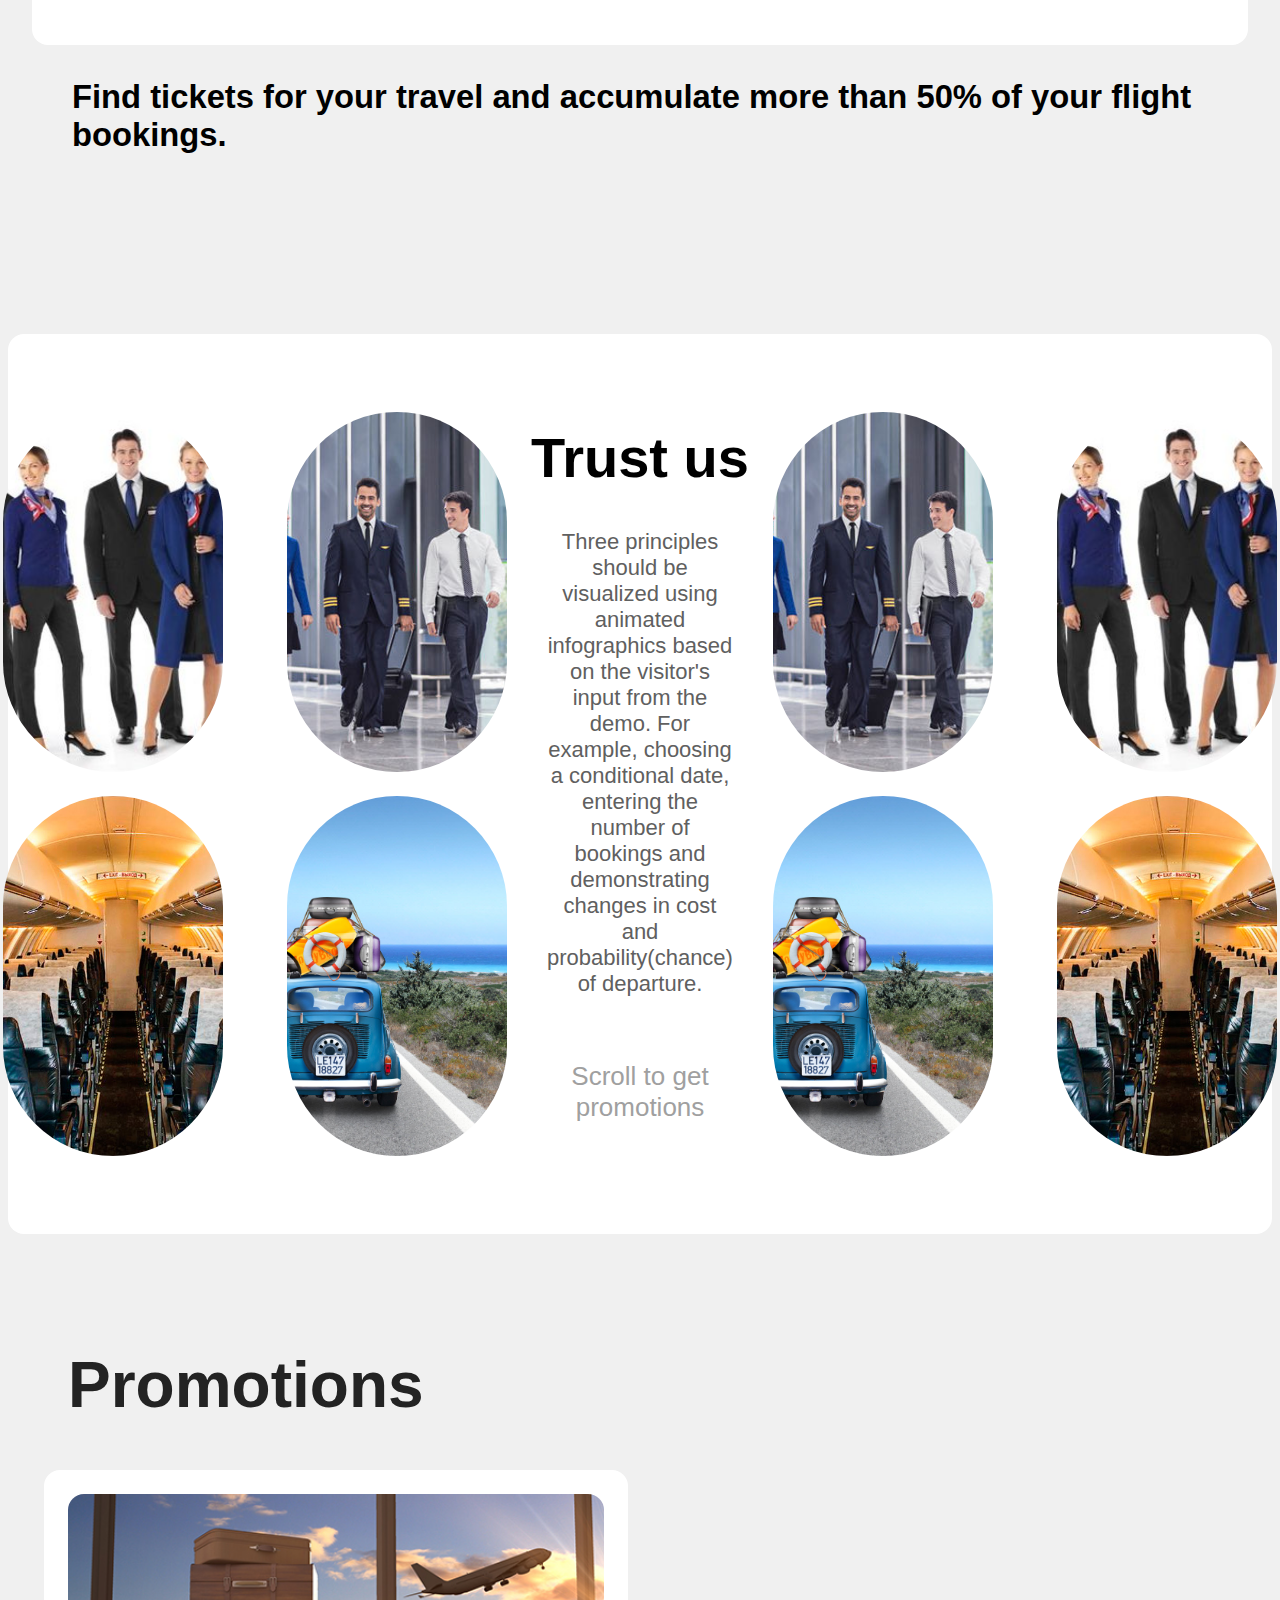
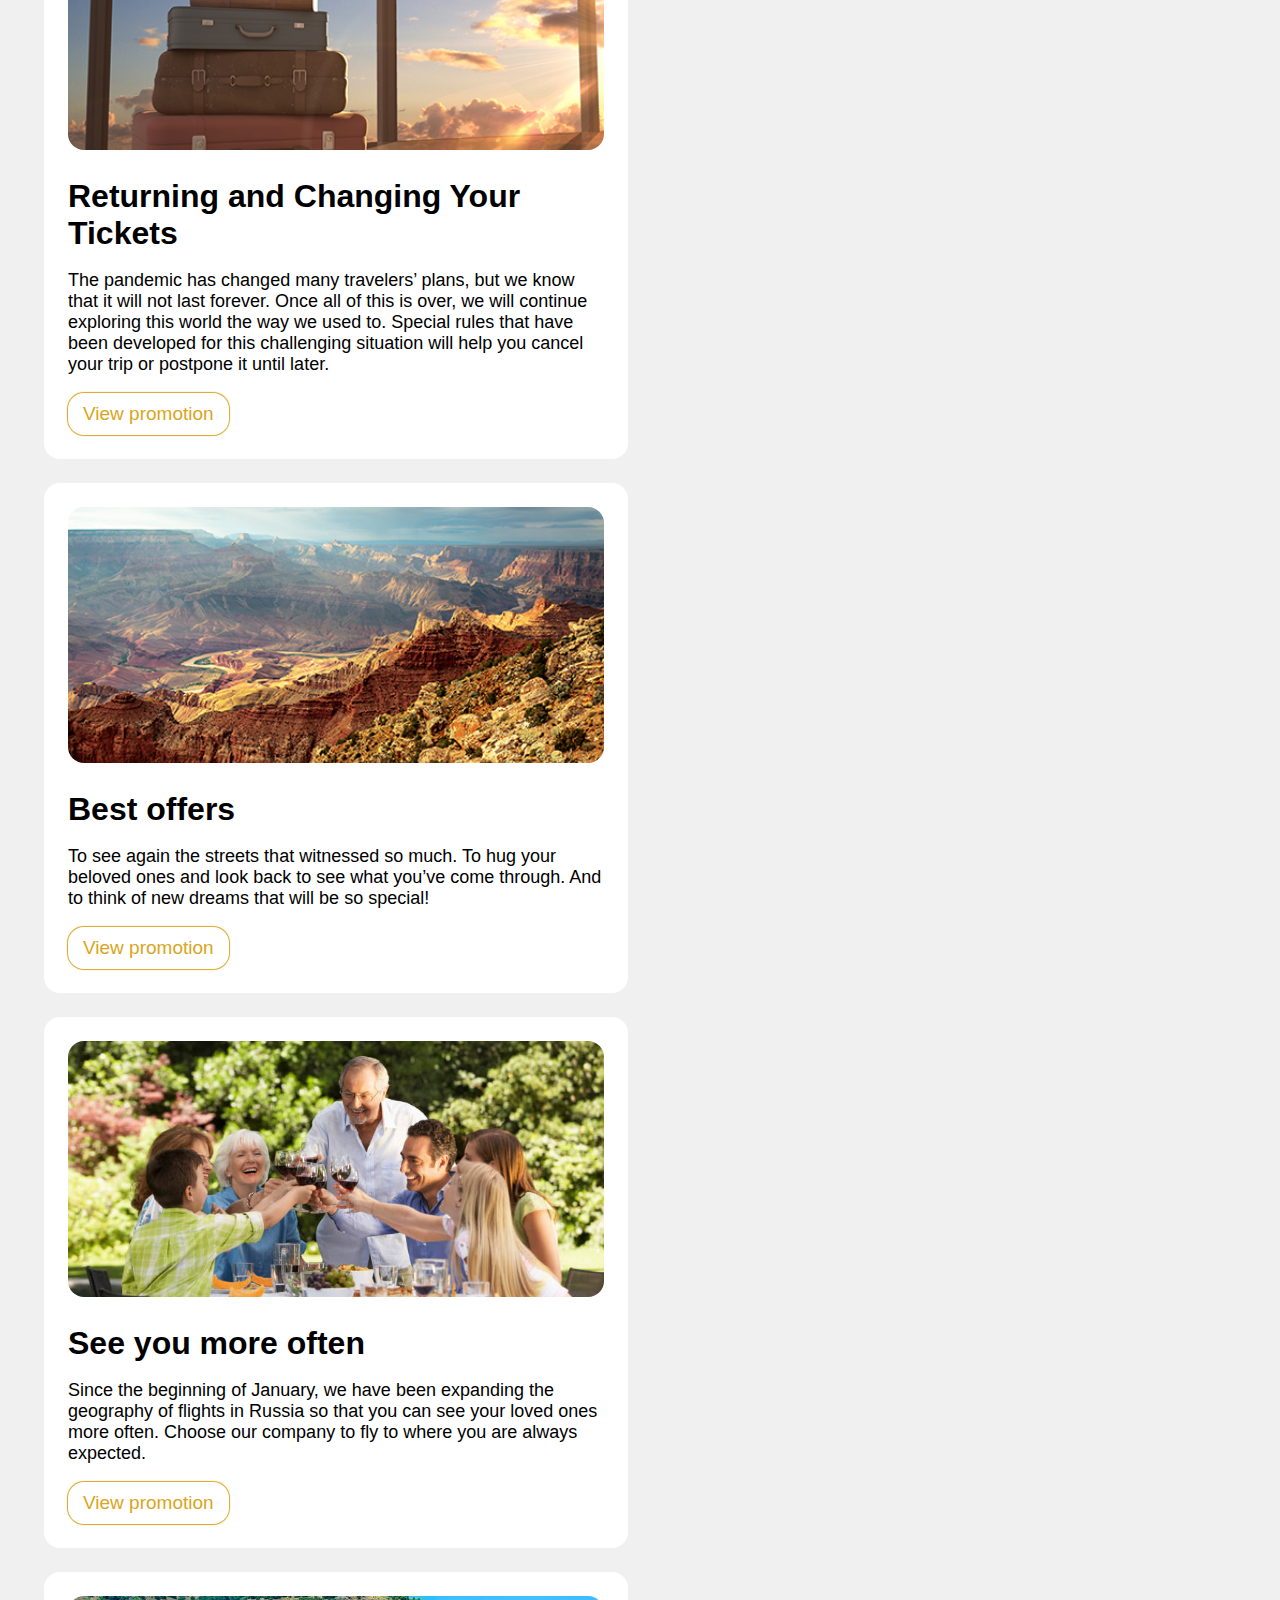
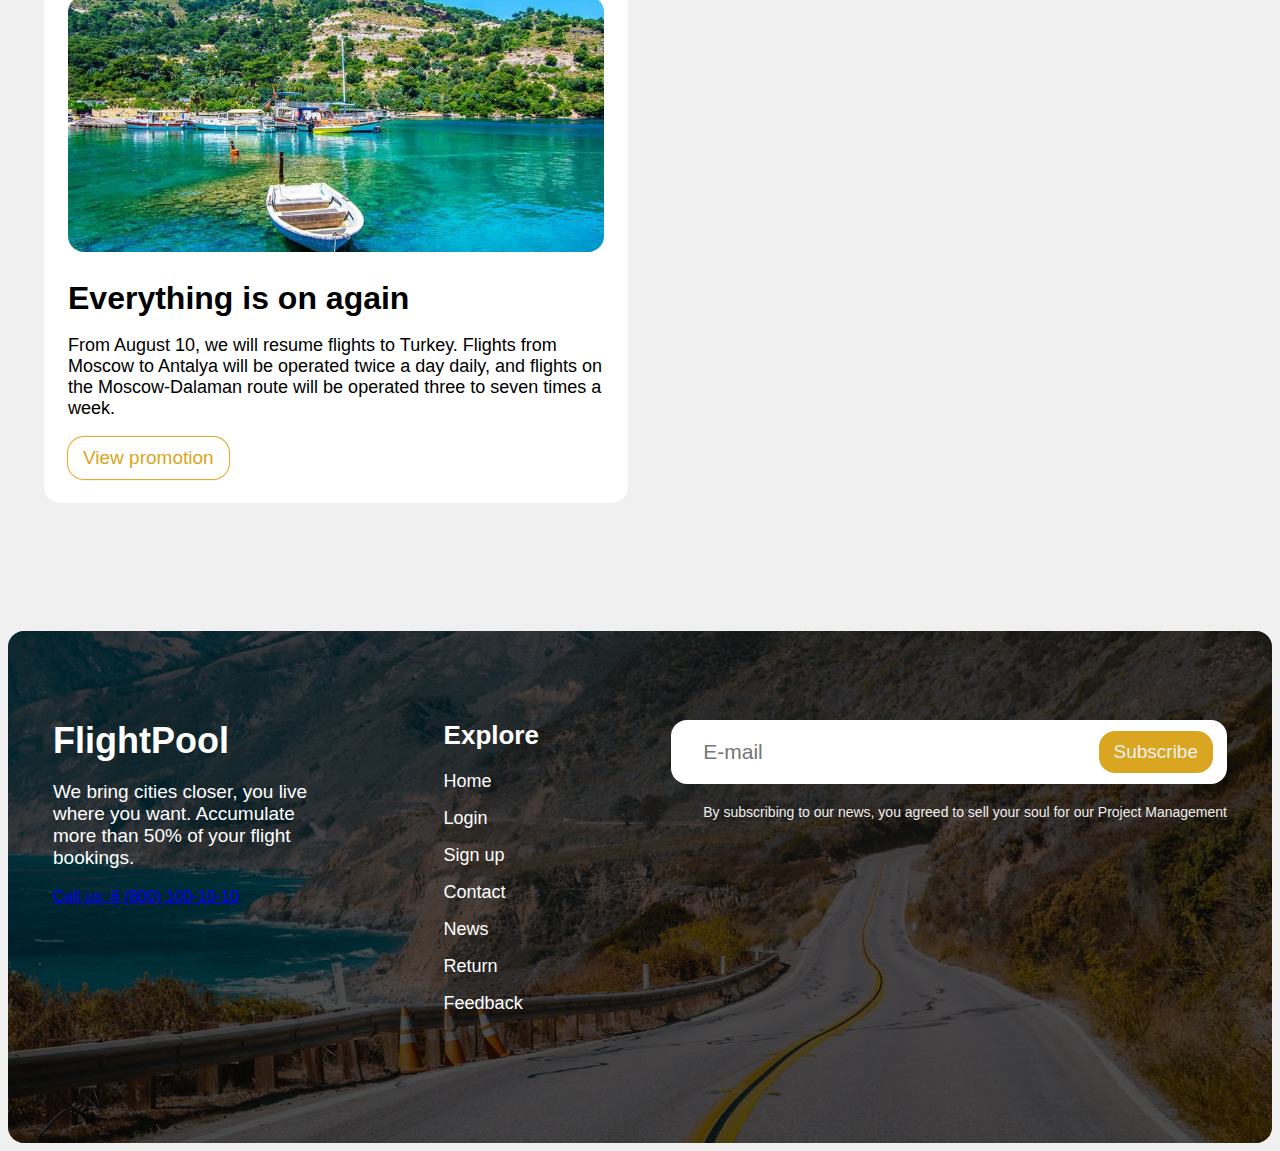
==== commit b1c949ed: "fix test classes" ====
--- a/index.html
+++ b/index.html
@@ -23,17 +23,17 @@
                             <a href="/search.html" class="test-0-nav-2">Search</a>
                         </li>
                         <li>
-                            <a href="#promotions" class="test-0-nav-1">Promotions</a>
-                        </li>
-                        <li>
-                            <a href="#about-us" class="test-0-nav-custom">About us</a>
+                            <a href="/index.html#promotions" class="test-0-nav-1">Promotions</a>
+                        </li>
+                        <li>
+                            <a href="/index.html#about-us" class="test-0-nav-custom">About us</a>
                         </li>
                     </ul>
                 </div>
             </div>
 
             <div class="header__right">
-                <a href="/booking.html" class="test-0-nav-3 button button-filled">Check-in for the flight</a>
+                <a href="/booking_management.html" class="test-0-nav-3 button button-filled">Check-in for the flight</a>
                 <a href="/login.html" class="test-0-nav-4 button button-outlined">Personal Account</a>
             </div>
         </div>
@@ -51,12 +51,12 @@
                 <div class="accumulation__demo--blocks">
                     <div class="accumulation__demo--block">
                         <b>chance of departure</b>
-                        <span id="accumulation-departure-chance">1000%</span>
+                        <span id="accumulation-departure-chance">100%</span>
                     </div>
 
                     <div class="accumulation__demo--block">
                         <b>dollars accumulated</b>
-                        <span id="accumulation-saved-money">5800</span>
+                        <span id="accumulation-saved-money">300$</span>
                     </div>
                 </div>
 
@@ -64,12 +64,12 @@
                     <form action="#" id="accumulation-demo-form">
                         <div class="accumulation__demo--form--block">
                             <label for="accumulation-there">There</label>
-                            <input type="date" id="accumulation-there" placeholder="Date" class="test-0-fdt">
+                            <input type="date" id="accumulation-there" placeholder="Date">
                         </div>
 
                         <div class="accumulation__demo--form--block">
                             <label for="accumulation-back">Back</label>
-                            <input type="date" id="accumulation-back" placeholder="Date" class="test-0-fdt">
+                            <input type="date" id="accumulation-back" placeholder="Date">
                         </div>
                     </form>
                 </div>
@@ -206,33 +206,41 @@
 
             <div class="promotions__list">
                 <div class="promotions__list--card">
-                    <img src="./images/promotions/promotion1.jpg" alt="promotion 1">
-                    <b>Returning and Changing Your Tickets</b>
-                    <p>The pandemic has changed many travelers’ plans, but we know that it will not last forever.
+                    <img src="./images/promotions/promotion1.jpg" alt="promotion 1" class="test-0-ai">
+                    <b class="test-0-an">Returning and Changing Your Tickets</b>
+                    <p class="test-0-ad">The pandemic has changed many travelers’ plans, but we know that it will not last forever.
                         Once all of this is over, we will continue exploring this world the way we used to.
                         Special rules that have been developed for this challenging situation will help you cancel your trip
                         or postpone it until later.</p>
+
+                    <button type="button" class="button button-outlined test-0-abm">View promotion</button>
                 </div>
 
                 <div class="promotions__list--card">
-                    <img src="./images/promotions/promotion2.jpg" alt="promotion 2">
-                    <b>Best offers</b>
-                    <p>To see again the streets that witnessed so much. To hug your beloved ones and look back to see
+                    <img src="./images/promotions/promotion2.jpg" alt="promotion 2" class="test-0-ai">
+                    <b class="test-0-an">Best offers</b>
+                    <p class="test-0-ad">To see again the streets that witnessed so much. To hug your beloved ones and look back to see
                         what you’ve come through. And to think of new dreams that will be so special!</p>
+
+                    <button type="button" class="button button-outlined test-0-abm">View promotion</button>
                 </div>
 
                 <div class="promotions__list--card">
-                    <img src="./images/promotions/promotion3.jpg" alt="promotion 3">
-                    <b>See you more often</b>
-                    <p>Since the beginning of January, we have been expanding the geography of flights in Russia so that you can
+                    <img src="./images/promotions/promotion3.jpg" alt="promotion 3" class="test-0-ai">
+                    <b class="test-0-an">See you more often</b>
+                    <p class="test-0-ad">Since the beginning of January, we have been expanding the geography of flights in Russia so that you can
                         see your loved ones more often. Choose our company to fly to where you are always expected.</p>
+
+                    <button type="button" class="button button-outlined test-0-abm">View promotion</button>
                 </div>
 
                 <div class="promotions__list--card">
-                    <img src="./images/promotions/promotion4.jpg" alt="promotion 4">
-                    <b>Everything is on again</b>
-                    <p>From August 10, we will resume flights to Turkey. Flights from Moscow to Antalya will be operated twice
+                    <img src="./images/promotions/promotion4.jpg" alt="promotion 4" class="test-0-ai">
+                    <b class="test-0-an">Everything is on again</b>
+                    <p class="test-0-ad">From August 10, we will resume flights to Turkey. Flights from Moscow to Antalya will be operated twice
                         a day daily, and flights on the Moscow-Dalaman route will be operated three to seven times a week.</p>
+
+                    <button type="button" class="button button-outlined test-0-abm">View promotion</button>
                 </div>
             </div>
 
@@ -247,6 +255,8 @@
                 <span>FlightPool</span>
                 <p>We bring cities closer, you live where you want.
                 Accumulate more than 50% of your flight bookings.</p>
+
+                <a href="tel:+78001001010" class="test-0-phone">Call us: 8 (800) 100-10-10</a>
             </div>
 
             <div class="footer__menu">
@@ -283,16 +293,18 @@
                 <form action="#" method="post">
                     <div class="subscribe__form--input">
                         <label>
-                            <input type="email" placeholder="E-mail" class="form-control" />
+                            <input type="email" placeholder="E-mail" class="form-control test-0-sie" />
                         </label>
                     </div>
 
-                    <button type="submit" class="button-filled button">Subscribe</button>
+                    <button type="submit" class="button-filled button test-0-sbs">Subscribe</button>
                 </form>
 
                 <span>By subscribing to our news, you agreed to sell your soul for our Project Management</span>
             </div>
         </div>
     </footer>
+
+    <script src="./js/script.js"></script>
 </body>
 </html>
--- a/css/style.css
+++ b/css/style.css
@@ -836,6 +836,7 @@
     border: 1px solid #d8d8d8;
     padding: 16px;
     border-radius: 32px;
+    width: 100%;
 }
 
 .login-page__register {
@@ -1011,3 +1012,463 @@
 .seats__item:hover {
     opacity: .6;
 }
+
+/* booking */
+
+.booking {
+    padding: 64px;
+}
+
+.booking__heading h1 {
+    font-size: 48px;
+}
+
+.booking__flights--item {
+    background: #fff;
+    flex: 0 1 auto;
+    display: flex;
+    flex-direction: column;
+    padding: 48px;
+    border-radius: var(--common-border-radius);
+}
+
+.booking__heading {
+    display: flex;
+    flex-direction: row;
+}
+
+.booking__flights {
+    display: flex;
+    flex-direction: row;
+    gap: 24px;
+    flex-wrap: wrap;
+}
+
+.booking .container {
+    max-width: 1655px;
+    margin: 0 auto;
+}
+
+.booking__flights--item--row {
+    display: flex;
+    gap: 64px;
+}
+
+.booking__flights--item--block {
+    display: flex;
+    flex-direction: column;
+}
+
+.booking__flights--item--block .departure-time, .booking__flights--item--block .arrival-time {
+    font-size: 36px;
+}
+
+.booking__flights--item > span {
+    font-size: 17px;
+    margin-bottom: 24px;
+    font-weight: bold;
+}
+
+.booking__flights--item--cost {
+    margin-top: 24px;
+    font-size: 26px;
+}
+
+.booking__flights--item--block--row span {
+    font-size: 14px;
+}
+
+.booking__passengers--content h3 {
+    padding-left: 48px;
+    font-size: 36px;
+}
+
+.booking__passengers--content {
+    margin-top: 36px;
+}
+
+.booking__passengers--content form {
+    background: #fff;
+    border-radius: var(--common-border-radius);
+    padding: 60px;
+    display: flex;
+    gap: 24px;
+}
+
+.booking__passengers--item {
+    background: #eee;
+    padding: 37px;
+    border-radius: 32px;
+    display: flex;
+    gap: 12px;
+    flex-direction: column;
+    width: 25%;
+}
+
+.booking__passengers {
+    display: flex;
+}
+
+.form-group label {
+    width: 100%;
+    display: flex;
+    gap: 8px;
+}
+
+.form-group label span {
+    margin-bottom: 14px;
+    display: block;
+}
+
+.booking__passengers--add {
+    width: 25%;
+    /* background: #eee; */
+    /* border-radius: 32px; */
+}
+
+.booking__passengers--add button {
+    width: 100%;
+    height: 100%;
+    background: #f7f7f7;
+    border: none;
+    border-radius: 32px;
+    font-size: 85px;
+    transition: opacity .7s ease;
+    cursor: pointer;
+}
+
+.booking__passengers--add button:hover {
+    opacity: .7;
+}
+
+.booking__footer {
+    padding: 48px 64px;
+    display: flex;
+    /* align-items: center; */
+    gap: 24px;
+    background: #fff;
+    margin: 48px;
+    border-radius: 32px;
+    flex-direction: column;
+    justify-content: flex-start;
+}
+
+.booking__footer span {
+    font-size: 33px;
+    font-weight: bold;
+}
+
+/* booking-management */
+
+.booking-management {
+    padding: 64px;
+}
+
+.booking-management__heading h1 {
+    font-size: 48px;
+}
+
+.booking-management__information {
+    display: flex;
+    gap: 24px;
+}
+
+.booking-management__information-chip {
+    padding: 16px 32px;
+    background: #fff;
+    border-radius: var(--common-border-radius);
+    font-size: 21px;
+}
+
+.booking-management__heading h1 {
+    margin: 0;
+}
+
+.booking-management__heading {
+    margin-bottom: 24px;
+}
+
+.booking-management__flights {
+    margin-top: 40px;
+}
+
+.booking-management__flights h2 {
+    font-size: 31px;
+}
+
+
+.booking-management__flights--list {
+    display: flex;
+    gap: 64px;
+}
+
+.booking-management__flights--item {
+    display: flex;
+    flex-direction: column;
+}
+
+.booking-management__flights--item .departure-time, .booking-management__flights--item .arrival-time {
+    font-size: 36px;
+}
+
+.booking-management__flights--item > span {
+    font-size: 18px;
+    font-weight: bold;
+}
+
+.booking-management__flights--item .aircraft {
+    margin-bottom: 24px;
+    font-size: 15px;
+}
+
+.booking-management__flights--item .number {
+    margin-bottom: 8px;
+}
+
+.booking-management__flights--item--cost {
+    margin-top: 24px;
+    font-size: 26px;
+}
+
+.booking-management__flights--item--block--row span {
+    font-size: 14px;
+}
+
+.booking-management__flights--item {
+    background: #fff;
+    flex: 0 1 auto;
+    display: flex;
+    flex-direction: column;
+    padding: 48px;
+    border-radius: var(--common-border-radius);
+}
+
+.booking-management__flights--item--row {
+    display: flex;
+    gap: 64px;
+}
+
+.booking-management__flights--item--block {
+    display: flex;
+    flex-direction: column;
+}
+
+.booking-management__flights--item .travel-time {
+    margin: 24px 0;
+}
+
+.booking-management__flights--item--footer {
+    display: flex;
+    justify-content: space-between;
+    align-items: center;
+}
+
+.booking-management__flights--item--footer--probability {
+    display: flex;
+    gap: 10px;
+    align-items: center;
+}
+
+.booking-management__flights--item--footer--probability span {
+    width: 24px;
+    height: 24px;
+    border-radius: 100%;
+}
+
+.booking-management__flights--item--footer--probability .probability-orange {
+    background: radial-gradient(circle at 10% 20%, rgb(251, 221, 19) 0.1%, rgb(255, 153, 1) 90%);
+}
+
+.booking-management__flights--item--footer--probability  .probability-red {
+    background: radial-gradient(circle at 10% 20%, rgb(221, 49, 49) 0%, rgb(119, 0, 0) 90%);
+}
+
+.booking-management__flights--item--footer--probability .probability-green {
+    background: linear-gradient(to right, rgb(182, 244, 146), rgb(51, 139, 147));
+}
+
+.booking-management__flights--item--footer--probability .probability-red {
+    width: 24px;
+    height: 24px;
+    border-radius: 100%;
+}
+
+.booking-management__passengers h3 {
+    margin: 0 0 24px;
+    font-size: 31px;
+}
+
+.booking-management__passengers {
+    margin-top: 48px;
+}
+
+.booking-management__passengers--list {
+    background: #fff;
+    display: flex;
+    gap: 48px;
+    flex-wrap: wrap;
+    padding: 36px;
+    border-radius: var(--common-border-radius);
+}
+
+.booking-management__passengers--item {
+    padding: 48px;
+    background: #f7f7f7;
+    border-radius: 36px;
+    display: flex;
+    flex-direction: column;
+}
+
+.booking-management__passengers--item--row {
+    font-size: 24px;
+    font-weight: bold;
+    margin-bottom: 18px;
+}
+
+.booking-management__passengers--item--seats ul {
+    padding: 0;
+    margin: 10px 0;
+}
+
+.booking-management__passengers--item--seats .heading {
+    font-size: 25px;
+}
+
+.booking-management__passengers--item--seats {
+    margin: 24px 0;
+}
+
+.booking-management__passengers--item--seats ul li {
+    list-style: none;
+}
+
+/* media queries */
+
+@media (max-width: 1240px) {
+    .accumulation__demo--form form {
+        flex-direction: column;
+        gap: 24px;
+    }
+
+    .accumulation__demo--blocks {
+        flex-direction: column;
+    }
+}
+
+@media (max-width: 992px) {
+    .header__left {
+        flex-direction: column;
+        gap: 24px;
+        align-items: flex-start;
+    }
+
+    header .container {
+        flex-direction: column;
+        justify-content: flex-start;
+        gap: 24px;
+    }
+
+    .header__left--logo {
+        margin: 0;
+    }
+
+    .accumulation {
+        flex-direction: column;
+    }
+
+    .accumulation__left {
+        width: 100%;
+        padding-top: 0;
+    }
+
+    .accumulation__right {
+        display: none;
+    }
+
+    .search__container--rows {
+        flex-direction: column;
+        align-items: flex-start;
+    }
+
+    .trust__left {
+        display: none;
+    }
+
+    .trust__right {
+        display: none;
+    }
+
+    .promotions__list--card {
+        width: 100% !important;
+    }
+
+    footer .container {
+        flex-direction: column;
+        gap: 48px;
+    }
+
+    .footer__menu {
+        justify-content: flex-start;
+    }
+
+    footer {
+        padding: 24px 0;
+    }
+
+    .footer__info {
+        width: 100%;
+    }
+
+    .promotions__heading {
+        margin: 0px;
+    }
+
+    .promotions__heading span {
+        font-size: 37px;
+    }
+}
+
+@media (max-width: 520px) {
+    .search__container--departure {flex-direction: column;}
+
+    .search__container--row {
+        flex-direction: column;
+    }
+
+    .search__container--form form {
+        flex-direction: column;
+        align-items: flex-start;
+        width: 100%;
+    }
+
+    .search__container--form {
+        margin-top: 0;
+        width: 100%;
+    }
+
+    .search__container--row {flex: 1 0 auto;width: 100%;}
+
+    .search__container--rows {
+    }
+
+    .search__container--form--block {
+        width: 100%;
+    }
+
+    .search__container--filter {
+        flex-direction: column;
+    }
+
+    .search__heading {
+        font-size: 20px;
+    }
+
+    .search {
+        padding: 64px 0;
+    }
+
+    .accumulation__demo--form--block {
+        flex-direction: column;
+        align-items: flex-start;
+    }
+}
